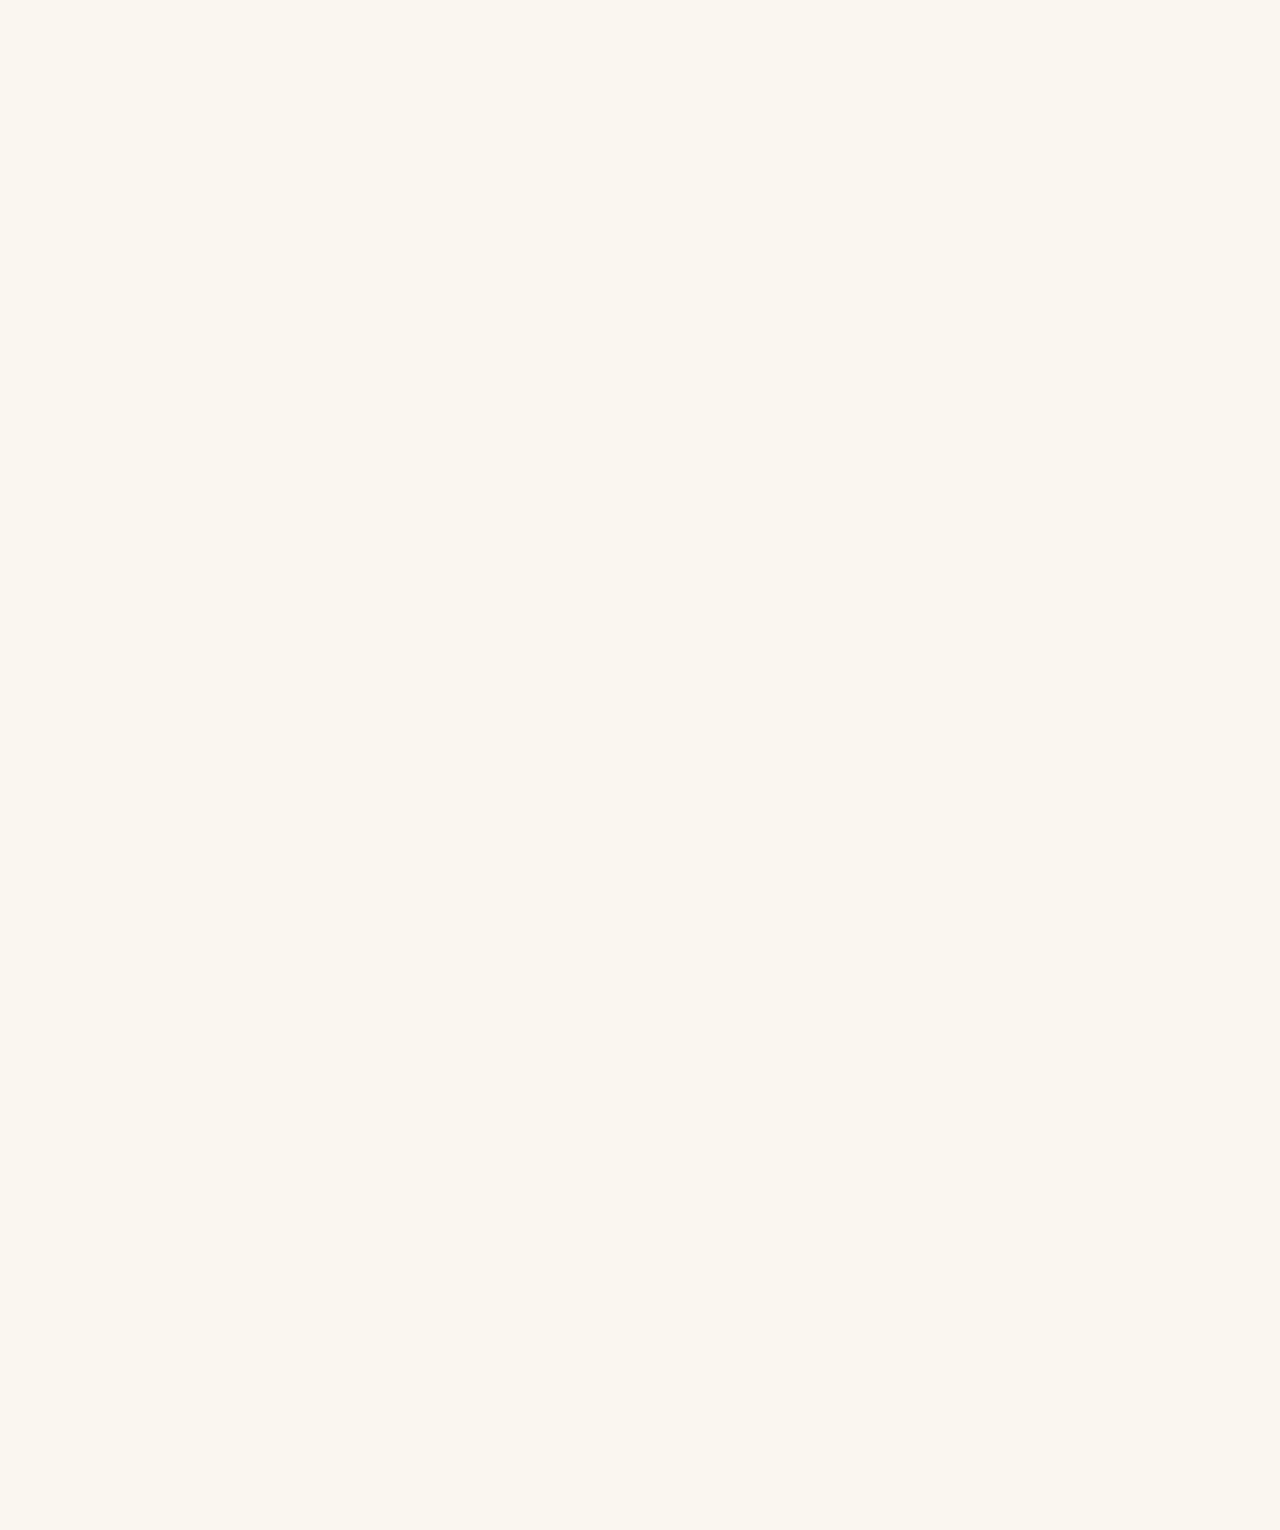
==== pitch/index.html @ a3bbe3f7 "Publish the Is it you? pitch, join and stage pages" ====
<!doctype html>
<html lang="en">
  <head>
    <meta charset="utf-8" />
    <meta name="viewport" content="width=device-width, initial-scale=1" />
    <meta name="color-scheme" content="light" />
    <title>Is it you? · Pitch</title>
    <script type="module" crossorigin src="../assets/pitch-BrvboiRU.js"></script>
    <link rel="modulepreload" crossorigin href="../assets/modulepreload-polyfill-P2Xu9kJm.js">
    <link rel="modulepreload" crossorigin href="../assets/bulgaria-Cx3xBvVW.js">
    <link rel="modulepreload" crossorigin href="../assets/supabase-BfnRqkkT.js">
    <link rel="stylesheet" crossorigin href="../assets/pitch-Cf33ei60.css">
  </head>
  <body>
    <main class="deck" id="deck" aria-live="polite">
      <div class="paper" aria-hidden="true"></div>
      <canvas class="room" id="room" aria-hidden="true"></canvas>

      <!-- 1 · Waiting: while the room sits down. No product name, so the reveal stays clean. -->
      <section class="slide s-wait" data-slide="wait" aria-label="Scan the code">
        <div class="wait-copy">
          <h1 class="hero"><span class="in" style="--i:0">Scan now.</span><span class="in" style="--i:1">Keep it open.</span></h1>
          <p class="wait-sub in" style="--i:2">Something happens later.</p>
        </div>
        <figure class="qr qr-wait in" style="--i:3"><img class="qr-img" alt="QR code: join the network" width="400" height="400" /></figure>
      </section>

      <!-- 2 · The name. -->
      <section class="slide s-name" data-slide="name" aria-label="Is it you?">
        <div class="field field-pine" aria-hidden="true"></div>
        <svg class="orbits" viewBox="-600 -600 1200 1200" aria-hidden="true">
          <circle r="330" /><circle r="450" /><circle r="580" />
        </svg>
        <div class="shock" aria-hidden="true"><i></i><i></i><i></i></div>
        <div class="name-wrap">
          <h1 class="name"><span class="w">Is</span> <span class="w">it</span> <span class="w">you?</span></h1>
          <p class="name-sub">Two-factor authentication for people. We ask the real person’s phone, because a voice can be cloned and a phone can’t.</p>
        </div>
      </section>

      <!-- 3 · Team. -->
      <section class="slide s-team" data-slide="team" aria-label="The team">
        <p class="eyebrow in" style="--i:0">The team</p>
        <h2 class="title in" style="--i:1">Three of us, one weekend.</h2>
        <svg class="team-arc" viewBox="0 0 1920 1080" aria-hidden="true"><path d="M240 760 Q960 470 1680 760" /></svg>
        <ul class="team">
          <li class="person in" style="--i:2"><img src="../assets/alexander-DvhNKG5y.jpg" alt="" width="240" height="240" /><b>Alexander Dyanov</b><span>10 G</span></li>
          <li class="person in" style="--i:3"><img src="../assets/velin-CXYM1Mvd.jpg" alt="" width="240" height="240" /><b>Velin Markov</b><span>10 G</span></li>
          <li class="person in" style="--i:4"><img src="../assets/iveta-Cq-UNaeg.jpg" alt="" width="240" height="240" /><b>Iveta Noneva</b><span>10 B</span></li>
        </ul>
      </section>

      <!-- 4 · The problem. Beat 1 is a hands-up question; beat 2 answers it. -->
      <section class="slide s-problem" data-slide="problem" aria-label="The problem">
        <p class="eyebrow in" style="--i:0"><span class="bx" data-only="1">Hands up</span><span class="bx" data-from="2">The problem</span></p>
        <h2 class="title big swap in" style="--i:1">
          <span class="bx" data-only="1">Would you know your mum’s voice on the phone?</span>
          <span class="bx" data-from="2">“I know her voice” isn’t proof anymore.</span>
        </h2>
        <div class="voices in" style="--i:2">
          <div class="voice"><span class="who">Mum</span><div class="wave" aria-hidden="true"></div></div>
          <div class="voice clone bx" data-from="2"><span class="who">Clone</span><div class="wave" aria-hidden="true"></div></div>
        </div>
        <dl class="facts">
          <div class="fact bx" data-from="2" style="--d:0"><dt>3 s</dt><dd>of audio was enough to clone a voice with an 85% match. <cite>McAfee, 2023</cite></dd></div>
          <!-- Barrington, Cooper and Farid, "People are poorly equipped to detect AI-powered voice clones", Scientific Reports 15, 11004 (2025).
               Abstract: participants perceived the identity of an AI-generated voice to be the same as its real counterpart approximately 80% of the time.
               https://doi.org/10.1038/s41598-025-94170-3 -->
          <div class="fact bx" data-from="2" style="--d:1"><dt>80%</dt><dd>of the time, listeners matched a clone to the real person’s voice. <cite>Scientific Reports, 2025</cite></dd></div>
        </dl>
      </section>

      <!-- 5 · How it works: one face, three states, the way the app shows them. -->
      <section class="slide s-how" data-slide="how" aria-label="How it works">
        <p class="eyebrow in" style="--i:0">How it works</p>
        <h2 class="title in" style="--i:1">We don’t judge the voice.<br />We ask his phone.</h2>
        <ol class="steps">
          <li class="in" style="--i:2" data-step="1"><b>Mum taps Verify.</b><span>A call says it’s Velin and asks for money.</span></li>
          <li class="in" style="--i:3" data-step="2"><b>Velin’s phone answers.</b><span>On a call with Mum? He confirms with Face ID, and his phone signs it.</span></li>
          <li class="in" style="--i:4" data-step="3"><b>No call, no signature: not him.</b><span>A voice can be cloned. His phone can’t.</span></li>
        </ol>
        <div class="face in" style="--i:2" data-state="checking">
          <svg class="face-ring" viewBox="-200 -200 400 400" aria-hidden="true">
            <circle class="track" r="176" />
            <circle class="arc" r="176" pathLength="100" />
            <circle class="closed" r="176" pathLength="100" />
            <circle class="broken" r="176" pathLength="100" />
          </svg>
          <img src="../assets/velin-CXYM1Mvd.jpg" alt="Velin" width="240" height="240" />
          <span class="badge badge-ok" aria-hidden="true"><svg viewBox="0 0 24 24"><path d="M6 12.5l4 4 8-9" /></svg></span>
          <span class="badge badge-no" aria-hidden="true"><svg viewBox="0 0 24 24"><path d="M7 7l10 10M17 7L7 17" /></svg></span>
          <p class="chip"><span data-state-text="checking">Asking Velin’s phone…</span><span data-state-text="verified">It’s Velin.</span><span data-state-text="nothim">Not Velin’s phone.</span></p>
        </div>
        <div class="field field-brick" aria-hidden="true"></div>
        <div class="verdict">
          <p class="eyebrow">Not Velin</p>
          <p class="verdict-title">This call is not coming from Velin’s phone.</p>
          <p class="verdict-sub">Hang up. Call him back on his saved number.</p>
        </div>
      </section>

      <!-- 6 · The vaccine network, then the radar. -->
      <section class="slide s-network" data-slide="network" aria-label="The vaccine network and the scam radar">
        <div class="net-copy">
          <p class="eyebrow in" style="--i:0"><span class="bx" data-only="1">The vaccine network</span><span class="bx" data-from="2">The scam radar</span></p>
          <h2 class="title swap in" style="--i:1">
            <span class="bx" data-only="1">Scams spread like a virus. <em>We spread the vaccine faster.</em></span>
            <span class="bx" data-from="2">Every caught scam lands <em>on the map.</em></span>
          </h2>
          <p class="lede swap in" style="--i:2">
            <span class="bx" data-only="1">When Mum catches a scam, the warning runs to her circle, then theirs, in seconds. No names, no numbers, just the story.</span>
            <span class="bx" data-from="2">The town and the story, never the people. The next family hears about the “fake police” call before it reaches them.</span>
          </p>
        </div>
        <div class="net-art in" style="--i:2">
          <canvas class="net-canvas bx" data-only="1" id="net" aria-hidden="true"></canvas>
          <svg class="map bx" data-from="2" id="map" aria-hidden="true"></svg>
        </div>
      </section>

      <!-- 7 · The room joins (strategy: team/pitch-participation.md, beats 1 and 2). -->
      <section class="slide s-join" data-slide="join" aria-label="Join the network">
        <div class="join-copy">
          <div class="bx" data-only="1">
            <p class="eyebrow in" style="--i:0"><span class="if-qr">Your turn</span><span class="if-no-qr">Live in the demo</span></p>
            <h2 class="title in" style="--i:1"><span class="if-qr">Join the network</span><span class="if-no-qr">Two handshakes from Velin.</span></h2>
          </div>
          <div class="bx arm" data-from="2">
            <h2 class="title">In a minute, a scammer calls Mum.</h2>
            <p class="lede">With Velin’s cloned voice. If the app catches it, the warning runs through these rings to your phones.</p>
            <p class="small">Keep the page open. <em>Red</em> means we caught it.</p>
          </div>
        </div>
        <figure class="qr qr-join in" style="--i:2"><img class="qr-img" alt="QR code: join the network" width="560" height="560" /></figure>
        <div class="bx" data-only="1"><p class="join-note in" style="--i:3">Anonymous. No name, no number, nothing to install.</p></div>
        <p class="count" id="count" hidden><b id="count-n">0</b> phones in the network</p>
      </section>

      <!-- 8 · The handoff. -->
      <section class="slide s-demo" data-slide="demo" aria-label="Let's go to the demo">
        <h2 class="go"><span class="w">Let’s</span> <span class="w">go</span><br /><span class="w">to</span> <span class="w">the</span> <span class="w">demo.</span></h2>
      </section>

      <!-- After the exit: the room on the stage's ink, in /stage/'s exact geometry. -->
      <div class="after" id="after" aria-hidden="true">
        <header class="brand">
          <svg viewBox="0 0 24 24"><circle cx="12" cy="12" r="9" /><circle cx="12" cy="3" r="2.6" /></svg>
          <span>Is it you?</span>
        </header>
        <p class="waiting">Waiting for a scam call</p>
      </div>
    </main>
  </body>
</html>
---- assets/pitch-Cf33ei60.css ----
:root{--cream:#faf6f0;--paper:#f1ebe2;--line:#eae1d4;--ink:#2b2522;--ink-2:#6f655d;--pine:#1f6b52;--pine-tint:#e3efe9;--brick:#b23f2b;--brick-deep:#8e2f1f;--honey:#d9a441;--stage:#15110f;--stage-2:#1e1815;--stage-line:#faf6f017;--stage-text-2:#a89c92;--pine-light:#4fb58c;--pine-glow:#9be3c4;--brick-light:#e2634a;--round:ui-rounded, "SF Pro Rounded", "SF Compact Rounded", -apple-system, BlinkMacSystemFont, "Segoe UI", Roboto, system-ui, sans-serif;--out:cubic-bezier(.22, 1, .36, 1);--in:cubic-bezier(.55, 0, .75, .06);--spring:linear(0, .036, .111, .211, .326, .445, .561, .668, .765, .848, .924, .977, 1.018, 1.047, 1.066, 1.077, 1.08, 1.079, 1.074, 1.067, 1.058, 1.049, 1.039, 1.03, 1.022, 1.015, 1.009, 1.004, 1, .997, .995, .994, .995, .996, .997, 1)}*,:before,:after{box-sizing:border-box}html{-webkit-text-size-adjust:100%;-moz-text-size-adjust:100%;text-size-adjust:100%}body{font-family:var(--round);-webkit-font-smoothing:antialiased;-moz-osx-font-smoothing:grayscale;margin:0}h1,h2,h3,p{margin:0}button{font:inherit;color:inherit}[hidden]{display:none!important}.sr-only{clip:rect(0 0 0 0);white-space:nowrap;width:1px;height:1px;position:absolute;overflow:hidden}:root{--font:"Pitch Rounded", var(--round);--move:cubic-bezier(.76, 0, .24, 1);--paper-hi:#fffdf9;--pine-deep:#154e3b;--well:#f3ece2;--m:120px}html,body{background:var(--cream);height:100%;color:var(--ink);transition:background-color .6s var(--out);overflow:hidden}body{font-family:var(--font)}body.inked{background:var(--stage)}body.idle{cursor:none}.deck{transform-origin:0 0;opacity:0;width:1920px;height:1080px;transition:opacity .5s var(--out);position:absolute;top:50%;left:50%;overflow:hidden}body.ready .deck{opacity:1}.paper{background:radial-gradient(1100px 1100px at 15% 4%, var(--paper-hi), #faf6f000 70%), radial-gradient(1200px 1000px at 96% 100%, #f1e8dbe6, #faf6f000 70%), var(--cream);position:absolute;top:0;bottom:0;left:0;right:0}.paper:after{content:"";background-image:var(--grain);opacity:.55;background-size:256px 256px;position:absolute;top:0;bottom:0;left:0;right:0}.room{z-index:1;width:100%;height:100%;position:absolute;top:0;bottom:0;left:0;right:0}.slide{z-index:2;visibility:hidden;opacity:0;position:absolute;top:0;bottom:0;left:0;right:0}.slide.is-on{visibility:visible;opacity:1}.slide:not(.is-on):not(.is-leaving) *{animation-play-state:paused!important}.slide.is-leaving{visibility:visible;opacity:0;transition:opacity .22s var(--in), transform .22s var(--in);transform:translateY(-14px)}.slide.play .in{animation:rise .72s var(--out) both;animation-delay:calc(.12s + var(--i,0) * 70ms)}@keyframes rise{0%{opacity:0;transform:translateY(32px)}}.bx{transition:opacity .46s var(--out) .14s, transform .6s var(--out) .14s}.bx.off,.bx.gone{opacity:0;pointer-events:none;transition:opacity .18s var(--in), transform .18s var(--in)}.bx.off{transform:translateY(20px)}.bx.gone{transform:translateY(-16px)}.no-tr,.no-tr *{transition:none!important}.swap{display:grid}.swap>.bx{grid-area:1/1}.eyebrow{letter-spacing:.14em;text-transform:uppercase;color:var(--pine);font-size:24px;font-weight:750}.eyebrow.swap{display:grid}.eyebrow:has(.bx){display:grid}.eyebrow>.bx{grid-area:1/1}.title{letter-spacing:-.035em;text-wrap:balance;margin-top:20px;font-size:92px;font-weight:800;line-height:1}.title.big{font-size:112px}.title em{color:var(--pine);font-style:normal}.lede{color:var(--ink-2);text-wrap:pretty;max-width:30ch;margin-top:36px;font-size:34px;font-weight:550;line-height:1.36}.s-team,.s-problem,.s-how{padding:112px var(--m) 0}.qr{background:var(--paper-hi);border-radius:40px;margin:0;padding:20px;position:absolute;box-shadow:0 0 0 1px #2b25220f,0 40px 80px -36px #2b252259}.qr img{width:100%;height:100%;image-rendering:pixelated;border-radius:22px;display:block}body:not(.has-qr) .qr,body:not(.has-qr) .if-qr,body.has-qr .if-no-qr{display:none}.wait-copy{left:var(--m);position:absolute;top:50%;transform:translateY(-50%)}.hero{letter-spacing:-.04em;font-size:124px;font-weight:850;line-height:.98}.hero span{display:block}.wait-sub{color:var(--ink-2);margin-top:44px;font-size:40px;font-weight:600}.qr-wait{width:400px;height:400px;top:340px;left:1180px}body:not(.has-qr) .wait-copy{top:50%}.s-wait.imploding .wait-copy>*>*,.s-wait.imploding .wait-sub{animation:lift-out .22s var(--in) both}.s-wait.imploding .hero span:nth-child(2){animation-delay:30ms}.s-wait.imploding .wait-sub{animation-delay:60ms}.s-wait.imploding .qr-wait{animation:sink .3s var(--in) both}@keyframes lift-out{to{opacity:0;transform:translateY(-24px)}}@keyframes sink{to{opacity:0;transform:scale(.82)}}.field{left:var(--fx);top:var(--fy);width:calc(var(--fr) * 2);height:calc(var(--fr) * 2);margin:calc(var(--fr) * -1) 0 0 calc(var(--fr) * -1);opacity:0;pointer-events:none;transition:transform .44s var(--in), opacity .44s var(--in);border-radius:50%;position:absolute;transform:scale(.02)}.field.on{opacity:1;transition:transform .66s var(--move), opacity .14s var(--out);transform:scale(1)}.field-pine{--fx:960px;--fy:540px;--fr:1104px;background:radial-gradient(closest-side, #23775b, var(--pine) 60%, var(--pine-deep))}.field-brick{--fx:1400px;--fy:500px;--fr:1620px;background:radial-gradient(closest-side, #be4630, var(--brick) 60%, #9c3524)}.s-name{color:var(--cream)}.s-name .field{z-index:0}.orbits{fill:none;stroke:#faf6f029;stroke-width:2.2px;stroke-dasharray:2 13;stroke-linecap:round;opacity:0;width:1200px;height:1200px;transition:opacity 1.2s var(--out);animation:180s linear infinite spin;position:absolute;top:-60px;left:360px}.orbits circle:nth-child(2){stroke:#faf6f01c}.orbits circle:nth-child(3){stroke:#faf6f012}.s-name.settled .orbits{opacity:1}@keyframes spin{to{transform:rotate(360deg)}}.shock i{opacity:0;border:3px solid #faf6f08c;border-radius:50%;width:600px;height:600px;position:absolute;top:240px;left:660px}.s-name.revealing .shock i{animation:shock 1.2s var(--out) both;animation-delay:calc(.52s + var(--k) * .13s)}.shock i:first-child{--k:0}.shock i:nth-child(2){--k:1}.shock i:nth-child(3){--k:2}@keyframes shock{0%{opacity:.9;transform:scale(.25)}to{opacity:0;transform:scale(2.7)}}.name-wrap{text-align:center;place-content:center;padding-bottom:40px;display:grid;position:absolute;top:0;bottom:0;left:0;right:0}.name{letter-spacing:-.05em;font-size:300px;font-weight:850;line-height:.9}.name .w{display:inline-block}.name-sub{color:#faf6f0d6;text-wrap:balance;max-width:36ch;margin:64px auto 0;font-size:38px;font-weight:550;line-height:1.36}.s-name.revealing .w{animation:pop-word .9s var(--spring) both;animation-delay:calc(.4s + var(--k) * 85ms)}.s-name.revealing .w:first-child{--k:0}.s-name.revealing .w:nth-child(2){--k:1}.s-name.revealing .w:nth-child(3){--k:2}.s-name.revealing .name-sub{animation:rise .7s var(--out) 1.05s both}@keyframes pop-word{0%{opacity:0;transform:translateY(90px)scale(.5)}30%{opacity:1}to{opacity:1;transform:none}}.s-name.is-leaving{opacity:1;transition:none;transform:none}.s-name.is-leaving .name-wrap,.s-name.is-leaving .orbits{opacity:0;transition:opacity .2s var(--in), transform .2s var(--in);transform:scale(.96)}.team-arc{fill:none;stroke:#1f6b5252;stroke-width:2px;stroke-dasharray:2 12;stroke-linecap:round;opacity:0;width:100%;height:100%;transition:opacity .9s var(--out) .5s;position:absolute;top:0;bottom:0;left:0;right:0}.s-team.is-on .team-arc{opacity:1}.team{justify-content:center;gap:168px;margin:0;padding:0;list-style:none;display:flex;position:absolute;top:500px;left:0;right:0}.person{flex-direction:column;align-items:center;width:320px;display:flex}.person img{object-fit:cover;border:8px solid var(--paper-hi);width:248px;height:248px;animation:7s ease-in-out infinite alternate float;animation-delay:calc(var(--i) * -2.3s);border-radius:50%;box-shadow:0 0 0 1px #2b252212,0 30px 60px -28px #2b252273}.person b{letter-spacing:-.02em;white-space:nowrap;margin-top:36px;font-size:44px;font-weight:780}.person span{color:var(--ink-2);margin-top:6px;font-size:30px;font-weight:600}.person:nth-child(2){transform:translateY(-36px)}.s-team.play .person:nth-child(2){animation-name:rise-mid}@keyframes rise-mid{0%{opacity:0;transform:translateY(0)}to{transform:translateY(-36px)}}@keyframes float{0%{translate:0 -5px}to{translate:0 5px}}.s-problem .title{max-width:1320px}.voices{left:var(--m);gap:36px;display:grid;position:absolute;top:650px}.voice{grid-template-columns:150px auto;align-items:center;display:grid}.who{font-size:30px;font-weight:750}.voice.clone .who{color:var(--brick)}.wave{align-items:center;gap:8px;height:132px;display:flex}.wave i{background:var(--pine);width:10px;height:100%;transform:scaleY(var(--h));animation:talk var(--t) ease-in-out var(--d) infinite alternate;border-radius:5px}.voice.clone .wave i{background:var(--brick)}@keyframes talk{0%{transform:scaleY(calc(var(--h) * .3))}to{transform:scaleY(var(--h))}}.facts{gap:44px;margin:0;display:grid;position:absolute;top:610px;left:1210px}.fact{transition-delay:calc(.26s + var(--d) * .12s);grid-template-columns:250px 1fr;align-items:baseline;column-gap:24px;display:grid}.fact dt{letter-spacing:-.045em;color:var(--pine);font-variant-numeric:tabular-nums;font-size:104px;font-weight:850;line-height:.9}.fact:nth-child(2) dt{color:var(--brick)}.fact dd{color:var(--ink);max-width:20ch;margin:0;font-size:27px;font-weight:600;line-height:1.35}.fact cite{color:var(--ink-2);margin-top:8px;font-size:20px;font-style:normal;display:block}.s-how .eyebrow,.s-how .title{z-index:1;position:relative}.steps{z-index:1;counter-reset:step;gap:34px;width:820px;margin:72px 0 0;padding:0;list-style:none;display:grid;position:relative}.steps li{transition:opacity .4s var(--out);grid-template-columns:64px 1fr;column-gap:24px;display:grid}.steps li:before{counter-increment:step;content:counter(step);width:52px;height:52px;color:var(--pine);border-radius:50%;grid-row:span 2;place-items:center;font-size:26px;font-weight:800;display:grid;box-shadow:inset 0 0 0 3px}.steps b{letter-spacing:-.02em;font-size:38px;font-weight:780;line-height:1.3}.steps span{color:var(--ink-2);font-size:27px;font-weight:550;line-height:1.4}.steps li.later{opacity:.28}.steps li.now:before{background:var(--pine);color:var(--cream);box-shadow:none}.steps li[data-step="3"].now:before{background:var(--brick)}.face{z-index:3;width:440px;height:440px;position:absolute;top:280px;left:1180px}.face>img{object-fit:cover;width:300px;height:300px;transition:filter .5s var(--out);border-radius:50%;position:absolute;top:70px;left:70px}.face-ring{fill:none;stroke-width:10px;stroke-linecap:round;width:100%;height:100%;position:absolute;top:0;bottom:0;left:0;right:0;overflow:visible}.face-ring .track{stroke:var(--line)}.face-ring circle:not(.track){opacity:0;transform-box:fill-box;transform-origin:50%;transition:opacity .26s var(--in), transform .26s var(--in)}.face-ring .arc{stroke:var(--honey);stroke-dasharray:24 76;animation:1.3s linear infinite spin}.face-ring .closed{stroke:var(--pine);transform:scale(1.08)}.face-ring .broken{stroke:var(--brick);stroke-dasharray:34 6 26 6 22 6;transform:rotate(-30deg)scale(1.08)}.face[data-state=checking] .arc,.face[data-state=verified] .closed,.face[data-state=nothim] .broken{opacity:1;transition:opacity .36s var(--out), transform .62s var(--spring)}.face[data-state=verified] .closed{transform:none}.face[data-state=nothim] .broken{transform:rotate(-30deg)}.face[data-state=nothim]>img{filter:grayscale()contrast(.9)}.badge{opacity:0;width:88px;height:88px;transition:transform .2s var(--in), opacity .2s var(--in);place-items:center;display:grid;position:absolute;top:318px;left:318px;transform:scale(0)}.badge svg{fill:none;width:44px;height:44px;stroke:var(--cream);stroke-width:3.2px;stroke-linecap:round;stroke-linejoin:round}.badge-ok{background:var(--pine);box-shadow:0 0 0 7px var(--cream);border-radius:50%}.badge-no{background:var(--brick);clip-path:polygon(30% 0,70% 0,100% 30%,100% 70%,70% 100%,30% 100%,0 70%,0 30%)}.face[data-state=verified] .badge-ok,.face[data-state=nothim] .badge-no{opacity:1;transition:transform .62s var(--spring) .22s, opacity .2s var(--out) .22s;transform:none}.chip{white-space:nowrap;display:grid;position:absolute;top:476px;left:50%;transform:translate(-50%)}.chip span{opacity:0;transition:opacity .18s var(--in), transform .18s var(--in);border-radius:999px;grid-area:1/1;justify-self:center;padding:12px 26px;font-size:28px;font-weight:750;transform:translateY(8px)}.chip [data-state-text=checking]{background:var(--well);color:var(--ink)}.chip [data-state-text=verified]{background:var(--pine);color:var(--cream)}.chip [data-state-text=nothim]{background:var(--brick);color:var(--cream)}.face[data-state=checking] [data-state-text=checking],.face[data-state=verified] [data-state-text=verified],.face[data-state=nothim] [data-state-text=nothim]{opacity:1;transition:opacity .4s var(--out) .16s, transform .5s var(--out) .16s;transform:none}.s-how .field{z-index:2}.s-how.flooded .chip{opacity:0;transition:opacity .2s var(--in)}.s-how.flooded .face-ring .track{stroke:#faf6f02e}.s-how.flooded .face-ring .broken{stroke:var(--cream)}.s-how.flooded .badge-no{background:var(--cream)}.s-how.flooded .badge-no svg{stroke:var(--brick)}.verdict{left:var(--m);z-index:3;width:940px;color:var(--cream);pointer-events:none;position:absolute;top:50%;transform:translateY(-50%)}.verdict>*{opacity:0;transition:opacity .2s var(--in), transform .2s var(--in);transform:translateY(24px)}.verdict .eyebrow{color:#faf6f0d1}.verdict-title{letter-spacing:-.04em;text-wrap:balance;margin-top:20px;font-size:104px;font-weight:850;line-height:1}.verdict-sub{color:#faf6f0db;margin-top:36px;font-size:36px;font-weight:600}.s-how.flooded .verdict>*{opacity:1;transition:opacity .5s var(--out), transform .7s var(--out);transform:none}.s-how.flooded .verdict>:first-child{transition-delay:.38s}.s-how.flooded .verdict>:nth-child(2){transition-delay:.45s}.s-how.flooded .verdict>:nth-child(3){transition-delay:.56s}.net-copy{left:var(--m);width:820px;position:absolute;top:50%;transform:translateY(-50%)}.net-copy .title{font-size:88px}.net-copy .title em{display:block}.net-art{width:880px;height:900px;position:absolute;top:90px;left:980px}.net-canvas{width:100%;height:100%;position:absolute;top:0;bottom:0;left:0;right:0}.map{position:absolute;top:50%;left:0;overflow:visible;translate:0 -50%}.map .outline{fill:#2b252205;stroke:#2b25224d;stroke-width:1.5px;stroke-linejoin:round}.map .field-dots{fill:none;stroke:#2b252233;stroke-width:3.6px;stroke-linecap:round}.map .core{fill:var(--brick);stroke:var(--cream);stroke-width:3px}.map .ripple{fill:none;stroke:var(--brick);stroke-width:2.5px;transform-box:fill-box;transform-origin:50%;opacity:0;animation:ripple 3.2s var(--out) infinite;animation-delay:var(--d)}.map .ripple.r2{animation-delay:calc(var(--d) + .4s)}.map text{font:650 19px var(--font);fill:var(--ink-2);text-anchor:middle}@keyframes ripple{0%{opacity:.85;transform:scale(1)}70%,to{opacity:0;transform:scale(7)}}.join-copy{left:var(--m);width:700px;display:grid;position:absolute;top:112px}.join-copy>.bx{grid-area:1/1}.join-copy .arm .title{margin-top:48px;font-size:80px}.join-copy .arm .lede{max-width:26ch;font-size:32px}.join-copy .small{margin-top:28px;font-size:28px;font-weight:650}.join-copy .small em{color:var(--brick);font-style:normal}.qr-join{left:var(--m);transform-origin:0 0;width:560px;height:560px;transition:transform .7s var(--move);top:340px}.s-join[data-beat="2"] .qr-join{transform:translateY(420px)scale(.4)}.join-note{left:var(--m);color:var(--ink-2);font-size:28px;font-weight:600;position:absolute;top:932px}body:not(.has-qr) .join-note{display:none}.count{--top:268px;left:var(--m);top:var(--top);color:var(--ink-2);transition:transform .7s var(--move), opacity .4s var(--out);font-size:34px;font-weight:700;position:absolute}.count b{color:var(--pine);font-variant-numeric:tabular-nums;font-weight:850}.count[hidden]{opacity:0;display:block!important}body:not(.has-qr) .count{--top:360px}.s-join[data-beat="2"] .count{transform:translate(270px, calc(886px - var(--top)))}body:not(.has-qr) .s-join[data-beat="2"] .count{transform:translate(0, calc(886px - var(--top)))}.go{left:var(--m);letter-spacing:-.045em;width:760px;font-size:156px;font-weight:850;line-height:.96;position:absolute;top:50%;transform:translateY(-50%)}.go .w{display:inline-block}.s-demo.play .go .w{animation:rise .76s var(--out) both;animation-delay:calc(.14s + var(--k) * 60ms)}.go .w:first-child{--k:0}.go .w:nth-child(2){--k:1}.go .w:nth-child(4){--k:2}.go .w:nth-child(5){--k:3}.go .w:nth-child(6){--k:4}.s-demo.exiting .go .w{animation:lift-out .24s var(--in) both;animation-delay:calc(var(--k) * 32ms)}.after{z-index:6;color:var(--cream);opacity:0;pointer-events:none;transition:opacity .2s var(--in);position:absolute;top:0;bottom:0;left:0;right:0}.after.on{opacity:1;transition:opacity .7s var(--out)}.after .brand{letter-spacing:-.01em;align-items:center;gap:12px;font-size:26px;font-weight:700;display:flex;position:absolute;top:60px;left:72px}.after .brand svg{fill:none;width:30px;height:30px;stroke:var(--pine-light);stroke-width:2.4px}.after .brand svg circle:last-child{fill:var(--pine-light);stroke:var(--stage);stroke-width:1.6px}.after .waiting{background:var(--stage);white-space:nowrap;color:var(--stage-text-2);border-radius:999px;padding:4px 14px;font-size:20px;font-weight:600;position:absolute;top:calc(50% + 74px);left:713.7px;translate:-50%}.after .waiting:before{content:"";background:var(--stage-text-2);vertical-align:3px;border-radius:50%;width:8px;height:8px;margin-right:10px;animation:2s ease-in-out infinite blink;display:inline-block}.after.on>*{animation:rise .7s var(--out) both}.after.on .waiting{animation-delay:.16s}@keyframes blink{50%{opacity:.25}}.live{z-index:7;opacity:0;pointer-events:none;width:100%;height:100%;transition:opacity .3s var(--in);background:var(--stage);border:0;position:absolute;top:0;bottom:0;left:0;right:0}.live.on{opacity:1;transition:opacity .7s var(--out)}@media (prefers-reduced-motion:reduce){.slide.play .in,.s-demo.play .go .w,.after.on>*{animation:.3s ease-out both fade}.s-name.revealing .w,.s-name.revealing .name-sub{animation:.4s ease-out both fade}.s-name.revealing .shock i{animation:none}.s-wait.imploding .wait-copy>*>*,.s-wait.imploding .wait-sub,.s-wait.imploding .qr-wait,.s-demo.exiting .go .w{animation:.2s ease-in both fade-out}.field,.field.on{transition:opacity .4s ease-out;transform:scale(1)}.bx,.bx.off,.bx.gone,.slide.is-leaving{transform:none}.orbits,.wave i,.person img,.face-ring .arc{animation:none}.qr-join,.count{transition:opacity .3s ease-out}.s-join[data-beat="2"] .qr-join{transform:translateY(420px)scale(.4)}.after .waiting:before{animation:none}.map .ripple{opacity:.3;animation:none;transform:scale(2.5)}.face-ring circle:not(.track),.badge,.chip span,.verdict>*{transform:none!important}}@keyframes fade{0%{opacity:0}}@keyframes fade-out{to{opacity:0}}
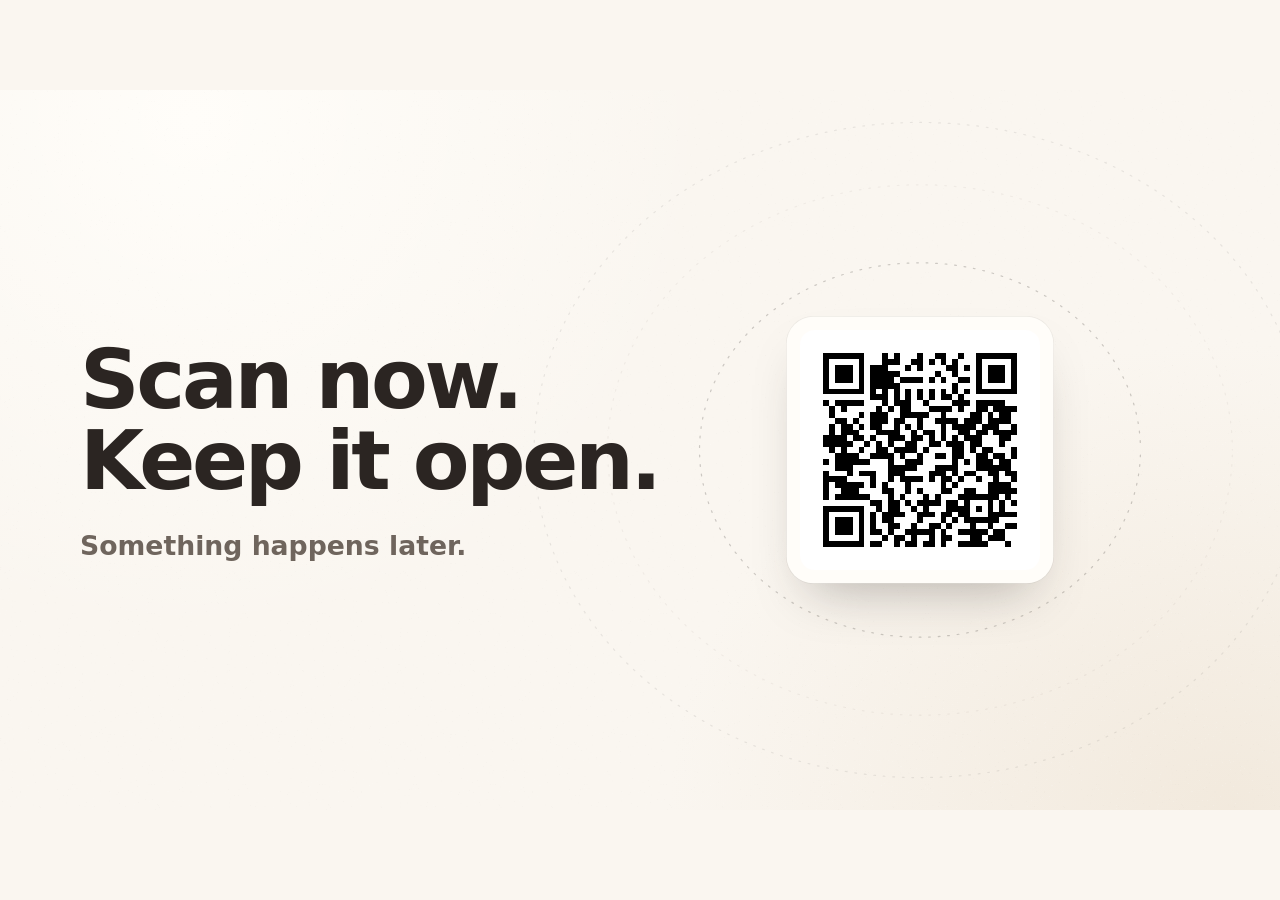
==== commit 92bc6d48: "Publish the live voice vote" ====
--- a/pitch/index.html
+++ b/pitch/index.html
@@ -5,11 +5,10 @@
     <meta name="viewport" content="width=device-width, initial-scale=1" />
     <meta name="color-scheme" content="light" />
     <title>Is it you? · Pitch</title>
-    <script type="module" crossorigin src="../assets/pitch-BrvboiRU.js"></script>
-    <link rel="modulepreload" crossorigin href="../assets/modulepreload-polyfill-P2Xu9kJm.js">
-    <link rel="modulepreload" crossorigin href="../assets/bulgaria-Cx3xBvVW.js">
-    <link rel="modulepreload" crossorigin href="../assets/supabase-BfnRqkkT.js">
-    <link rel="stylesheet" crossorigin href="../assets/pitch-Cf33ei60.css">
+    <script type="module" crossorigin src="../assets/pitch-CjcJqKAe.js"></script>
+    <link rel="modulepreload" crossorigin href="../assets/defineProperty-DBdBgfZs.js">
+    <link rel="modulepreload" crossorigin href="../assets/bulgaria-CKw5KFGi.js">
+    <link rel="stylesheet" crossorigin href="../assets/pitch-CuIB6Ei6.css">
   </head>
   <body>
     <main class="deck" id="deck" aria-live="polite">
@@ -50,23 +49,80 @@
         </ul>
       </section>
 
-      <!-- 4 · The problem. Beat 1 is a hands-up question; beat 2 answers it. -->
-      <section class="slide s-problem" data-slide="problem" aria-label="The problem">
-        <p class="eyebrow in" style="--i:0"><span class="bx" data-only="1">Hands up</span><span class="bx" data-from="2">The problem</span></p>
-        <h2 class="title big swap in" style="--i:1">
-          <span class="bx" data-only="1">Would you know your mum’s voice on the phone?</span>
-          <span class="bx" data-from="2">“I know her voice” isn’t proof anymore.</span>
-        </h2>
-        <div class="voices in" style="--i:2">
+      <!-- 4 · The problem, as a live test (#38). Clip A, clip B, the room votes on its phones, the presenter
+           reveals with the A or B key, then the punchline. See which-voice.ts. -->
+      <section class="slide s-problem" data-slide="problem" aria-label="Which voice is real?">
+        <canvas class="vv-canvas" aria-hidden="true"></canvas>
+        <div class="vv-head">
+          <p class="eyebrow in" style="--i:0">
+            <span class="bx" data-to="2">Listen</span>
+            <span class="bx" data-only="3"><span class="if-live">Vote on your phone</span><span class="if-hands">Hands up</span></span>
+            <span class="bx" data-from="5">The problem</span>
+          </p>
+          <h2 class="title swap in" style="--i:1">
+            <span class="bx" data-to="2">One is Velin. One is his AI clone.</span>
+            <span class="bx" data-only="3">Which voice is real?</span>
+            <span class="bx big" data-from="5">“I know her voice” isn’t proof anymore.</span>
+          </h2>
+        </div>
+
+        <div class="vv-side" data-side="A">
+          <span class="vv-letter">A</span>
+          <div class="vv-in">
+            <p class="vv-status"><i></i><span></span></p>
+            <p class="vv-pct"><b>0</b>%</p>
+            <p class="vv-n"></p>
+          </div>
+        </div>
+        <div class="vv-side" data-side="B">
+          <span class="vv-letter">B</span>
+          <div class="vv-in">
+            <p class="vv-status"><i></i><span></span></p>
+            <p class="vv-pct"><b>0</b>%</p>
+            <p class="vv-n"></p>
+          </div>
+        </div>
+
+        <div class="vv-clock" role="timer" aria-label="Time left to vote">
+          <svg viewBox="0 0 200 200" aria-hidden="true"><circle class="track" cx="100" cy="100" r="90" /><circle class="sweep" cx="100" cy="100" r="90" pathLength="100" /></svg>
+          <b class="vv-sec">40</b>
+          <span class="vv-unit">seconds</span>
+        </div>
+        <p class="vv-hint" aria-hidden="true">Press <kbd>A</kbd> or <kbd>B</kbd> to reveal the real one</p>
+
+        <!-- The reveal: the real clip floods pine (the product's "it's them"), the clone floods brick. -->
+        <div class="vv-half vv-real" aria-live="polite">
+          <i class="vv-flood"></i>
+          <div class="vv-say">
+            <figure class="vv-face">
+              <svg viewBox="-160 -160 320 320" aria-hidden="true"><circle r="148" pathLength="100" /></svg>
+              <img src="../assets/velin-CXYM1Mvd.jpg" alt="Velin" width="240" height="240" />
+              <span class="vv-ok" aria-hidden="true"><svg viewBox="0 0 24 24"><path d="M6 12.5l4 4 8-9" /></svg></span>
+            </figure>
+            <p class="eyebrow"><span class="vv-which">Clip A</span> · real</p>
+            <p class="vv-hero">That was Velin.</p>
+          </div>
+        </div>
+        <div class="vv-half vv-clone" aria-live="polite">
+          <i class="vv-flood"></i>
+          <div class="vv-say">
+            <span class="vv-oct" aria-hidden="true"><svg viewBox="0 0 24 24"><path d="M7 7l10 10M17 7L7 17" /></svg></span>
+            <p class="eyebrow"><span class="vv-which">Clip B</span> · AI clone</p>
+            <p class="vv-stat"><b class="vv-stat-n">0%</b><span>of you picked the clone.</span></p>
+            <p class="vv-hero vv-nostat">That was the clone.</p>
+          </div>
+        </div>
+
+        <div class="voices bx" data-from="5">
           <div class="voice"><span class="who">Mum</span><div class="wave" aria-hidden="true"></div></div>
-          <div class="voice clone bx" data-from="2"><span class="who">Clone</span><div class="wave" aria-hidden="true"></div></div>
+          <div class="voice clone"><span class="who">Clone</span><div class="wave" aria-hidden="true"></div></div>
         </div>
         <dl class="facts">
-          <div class="fact bx" data-from="2" style="--d:0"><dt>3 s</dt><dd>of audio was enough to clone a voice with an 85% match. <cite>McAfee, 2023</cite></dd></div>
+          <div class="fact bx" data-from="5" style="--d:0"><dt>3 s</dt><dd>of audio was enough to clone a voice with an 85% match. <cite>McAfee, 2023</cite></dd></div>
           <!-- Barrington, Cooper and Farid, "People are poorly equipped to detect AI-powered voice clones", Scientific Reports 15, 11004 (2025).
                Abstract: participants perceived the identity of an AI-generated voice to be the same as its real counterpart approximately 80% of the time.
                https://doi.org/10.1038/s41598-025-94170-3 -->
-          <div class="fact bx" data-from="2" style="--d:1"><dt>80%</dt><dd>of the time, listeners matched a clone to the real person’s voice. <cite>Scientific Reports, 2025</cite></dd></div>
+          <div class="fact bx" data-from="5" style="--d:1"><dt>80%</dt><dd>of the time, listeners matched a clone to the real person’s voice. <cite>Scientific Reports, 2025</cite></dd></div>
         </dl>
       </section>
 
--- a/assets/pitch-CuIB6Ei6.css
+++ b/assets/pitch-CuIB6Ei6.css
@@ -0,0 +1 @@
+:root{--cream:#faf6f0;--paper:#f1ebe2;--line:#eae1d4;--ink:#2b2522;--ink-2:#6f655d;--pine:#1f6b52;--pine-tint:#e3efe9;--brick:#b23f2b;--brick-deep:#8e2f1f;--honey:#d9a441;--blue:#2c5c8f;--stage:#15110f;--stage-2:#1e1815;--stage-line:#faf6f017;--stage-text-2:#a89c92;--pine-light:#4fb58c;--pine-glow:#9be3c4;--brick-light:#e2634a;--round:ui-rounded, "SF Pro Rounded", "SF Compact Rounded", -apple-system, BlinkMacSystemFont, "Segoe UI", Roboto, system-ui, sans-serif;--out:cubic-bezier(.22, 1, .36, 1);--in:cubic-bezier(.55, 0, .75, .06);--spring:linear(0, .036, .111, .211, .326, .445, .561, .668, .765, .848, .924, .977, 1.018, 1.047, 1.066, 1.077, 1.08, 1.079, 1.074, 1.067, 1.058, 1.049, 1.039, 1.03, 1.022, 1.015, 1.009, 1.004, 1, .997, .995, .994, .995, .996, .997, 1)}*,:before,:after{box-sizing:border-box}html{-webkit-text-size-adjust:100%;-moz-text-size-adjust:100%;text-size-adjust:100%}body{font-family:var(--round);-webkit-font-smoothing:antialiased;-moz-osx-font-smoothing:grayscale;margin:0}h1,h2,h3,p{margin:0}button{font:inherit;color:inherit}[hidden]{display:none!important}.sr-only{clip:rect(0 0 0 0);white-space:nowrap;width:1px;height:1px;position:absolute;overflow:hidden}:root{--font:"Pitch Rounded", var(--round);--move:cubic-bezier(.76, 0, .24, 1);--paper-hi:#fffdf9;--pine-deep:#154e3b;--well:#f3ece2;--m:120px}html,body{background:var(--cream);height:100%;color:var(--ink);transition:background-color .6s var(--out);overflow:hidden}body{font-family:var(--font)}body.inked{background:var(--stage)}body.idle{cursor:none}.deck{transform-origin:0 0;opacity:0;width:1920px;height:1080px;transition:opacity .5s var(--out);position:absolute;top:50%;left:50%;overflow:hidden}body.ready .deck{opacity:1}.paper{background:radial-gradient(1100px 1100px at 15% 4%, var(--paper-hi), #faf6f000 70%), radial-gradient(1200px 1000px at 96% 100%, #f1e8dbe6, #faf6f000 70%), var(--cream);position:absolute;top:0;bottom:0;left:0;right:0}.paper:after{content:"";background-image:var(--grain);opacity:.55;background-size:256px 256px;position:absolute;top:0;bottom:0;left:0;right:0}.room{z-index:1;width:100%;height:100%;position:absolute;top:0;bottom:0;left:0;right:0}.slide{z-index:2;visibility:hidden;opacity:0;position:absolute;top:0;bottom:0;left:0;right:0}.slide.is-on{visibility:visible;opacity:1}.slide:not(.is-on):not(.is-leaving) *{animation-play-state:paused!important}.slide.is-leaving{visibility:visible;opacity:0;transition:opacity .22s var(--in), transform .22s var(--in);transform:translateY(-14px)}.slide.play .in{animation:rise .72s var(--out) both;animation-delay:calc(.12s + var(--i,0) * 70ms)}@keyframes rise{0%{opacity:0;transform:translateY(32px)}}.bx{transition:opacity .46s var(--out) .14s, transform .6s var(--out) .14s}.bx.off,.bx.gone{opacity:0;pointer-events:none;transition:opacity .18s var(--in), transform .18s var(--in)}.bx.off{transform:translateY(20px)}.bx.gone{transform:translateY(-16px)}.no-tr,.no-tr *{transition:none!important}.swap{display:grid}.swap>.bx{grid-area:1/1}.eyebrow{letter-spacing:.14em;text-transform:uppercase;color:var(--pine);font-size:24px;font-weight:750}.eyebrow.swap{display:grid}.eyebrow:has(.bx){display:grid}.eyebrow>.bx{grid-area:1/1}.title{letter-spacing:-.035em;text-wrap:balance;margin-top:20px;font-size:92px;font-weight:800;line-height:1}.title.big{font-size:112px}.title em{color:var(--pine);font-style:normal}.lede{color:var(--ink-2);text-wrap:pretty;max-width:30ch;margin-top:36px;font-size:34px;font-weight:550;line-height:1.36}.s-team,.s-how{padding:112px var(--m) 0}.qr{background:var(--paper-hi);border-radius:40px;margin:0;padding:20px;position:absolute;box-shadow:0 0 0 1px #2b25220f,0 40px 80px -36px #2b252259}.qr img{width:100%;height:100%;image-rendering:pixelated;border-radius:22px;display:block}body:not(.has-qr) .qr,body:not(.has-qr) .if-qr,body.has-qr .if-no-qr{display:none}.wait-copy{left:var(--m);position:absolute;top:50%;transform:translateY(-50%)}.hero{letter-spacing:-.04em;font-size:124px;font-weight:850;line-height:.98}.hero span{display:block}.wait-sub{color:var(--ink-2);margin-top:44px;font-size:40px;font-weight:600}.qr-wait{width:400px;height:400px;top:340px;left:1180px}body:not(.has-qr) .wait-copy{top:50%}.s-wait.imploding .wait-copy>*>*,.s-wait.imploding .wait-sub{animation:lift-out .22s var(--in) both}.s-wait.imploding .hero span:nth-child(2){animation-delay:30ms}.s-wait.imploding .wait-sub{animation-delay:60ms}.s-wait.imploding .qr-wait{animation:sink .3s var(--in) both}@keyframes lift-out{to{opacity:0;transform:translateY(-24px)}}@keyframes sink{to{opacity:0;transform:scale(.82)}}.field{left:var(--fx);top:var(--fy);width:calc(var(--fr) * 2);height:calc(var(--fr) * 2);margin:calc(var(--fr) * -1) 0 0 calc(var(--fr) * -1);opacity:0;pointer-events:none;transition:transform .44s var(--in), opacity .44s var(--in);border-radius:50%;position:absolute;transform:scale(.02)}.field.on{opacity:1;transition:transform .66s var(--move), opacity .14s var(--out);transform:scale(1)}.field-pine{--fx:960px;--fy:540px;--fr:1104px;background:radial-gradient(closest-side, #23775b, var(--pine) 60%, var(--pine-deep))}.field-brick{--fx:1400px;--fy:500px;--fr:1620px;background:radial-gradient(closest-side, #be4630, var(--brick) 60%, #9c3524)}.s-name{color:var(--cream)}.s-name .field{z-index:0}.orbits{fill:none;stroke:#faf6f029;stroke-width:2.2px;stroke-dasharray:2 13;stroke-linecap:round;opacity:0;width:1200px;height:1200px;transition:opacity 1.2s var(--out);animation:180s linear infinite spin;position:absolute;top:-60px;left:360px}.orbits circle:nth-child(2){stroke:#faf6f01c}.orbits circle:nth-child(3){stroke:#faf6f012}.s-name.settled .orbits{opacity:1}@keyframes spin{to{transform:rotate(360deg)}}.shock i{opacity:0;border:3px solid #faf6f08c;border-radius:50%;width:600px;height:600px;position:absolute;top:240px;left:660px}.s-name.revealing .shock i{animation:shock 1.2s var(--out) both;animation-delay:calc(.52s + var(--k) * .13s)}.shock i:first-child{--k:0}.shock i:nth-child(2){--k:1}.shock i:nth-child(3){--k:2}@keyframes shock{0%{opacity:.9;transform:scale(.25)}to{opacity:0;transform:scale(2.7)}}.name-wrap{text-align:center;place-content:center;padding-bottom:40px;display:grid;position:absolute;top:0;bottom:0;left:0;right:0}.name{letter-spacing:-.05em;font-size:300px;font-weight:850;line-height:.9}.name .w{display:inline-block}.name-sub{color:#faf6f0d6;text-wrap:balance;max-width:36ch;margin:64px auto 0;font-size:38px;font-weight:550;line-height:1.36}.s-name.revealing .w{animation:pop-word .9s var(--spring) both;animation-delay:calc(.4s + var(--k) * 85ms)}.s-name.revealing .w:first-child{--k:0}.s-name.revealing .w:nth-child(2){--k:1}.s-name.revealing .w:nth-child(3){--k:2}.s-name.revealing .name-sub{animation:rise .7s var(--out) 1.05s both}@keyframes pop-word{0%{opacity:0;transform:translateY(90px)scale(.5)}30%{opacity:1}to{opacity:1;transform:none}}.s-name.is-leaving{opacity:1;transition:none;transform:none}.s-name.is-leaving .name-wrap,.s-name.is-leaving .orbits{opacity:0;transition:opacity .2s var(--in), transform .2s var(--in);transform:scale(.96)}.team-arc{fill:none;stroke:#1f6b5252;stroke-width:2px;stroke-dasharray:2 12;stroke-linecap:round;opacity:0;width:100%;height:100%;transition:opacity .9s var(--out) .5s;position:absolute;top:0;bottom:0;left:0;right:0}.s-team.is-on .team-arc{opacity:1}.team{justify-content:center;gap:168px;margin:0;padding:0;list-style:none;display:flex;position:absolute;top:500px;left:0;right:0}.person{flex-direction:column;align-items:center;width:320px;display:flex}.person img{object-fit:cover;border:8px solid var(--paper-hi);width:248px;height:248px;animation:7s ease-in-out infinite alternate float;animation-delay:calc(var(--i) * -2.3s);border-radius:50%;box-shadow:0 0 0 1px #2b252212,0 30px 60px -28px #2b252273}.person b{letter-spacing:-.02em;white-space:nowrap;margin-top:36px;font-size:44px;font-weight:780}.person span{color:var(--ink-2);margin-top:6px;font-size:30px;font-weight:600}.person:nth-child(2){transform:translateY(-36px)}.s-team.play .person:nth-child(2){animation-name:rise-mid}@keyframes rise-mid{0%{opacity:0;transform:translateY(0)}to{transform:translateY(-36px)}}@keyframes float{0%{translate:0 -5px}to{translate:0 5px}}.vv-canvas{z-index:0;width:100%;height:100%;position:absolute;top:0;bottom:0;left:0;right:0}.vv-head{left:var(--m);z-index:3;position:absolute;top:112px}.s-problem .title{max-width:1320px}.s-problem .title>.big{font-size:112px}.s-problem:not([data-beat="5"]) .vv-head .eyebrow{color:var(--ink-2)}.s-problem[data-mode=hands] .if-live,.s-problem[data-mode=live] .if-hands{display:none}.vv-side{z-index:2;width:960px;height:0;position:absolute;bottom:0}.vv-side[data-side=A]{--c:var(--brick);left:0}.vv-side[data-side=B]{--c:var(--blue);left:960px}.vv-letter{transform-origin:50% 100%;will-change:transform;letter-spacing:-.04em;color:var(--c);-webkit-text-stroke:0 transparent;transition:color .5s var(--out), opacity .4s var(--out), -webkit-text-stroke-color .5s var(--out);font-size:440px;font-weight:850;line-height:.74;position:absolute;bottom:0;left:50%}.vv-side[data-state=idle] .vv-letter{color:#0000;-webkit-text-stroke:4px #2b252229}.vv-side[data-state=heard] .vv-letter{opacity:.5}.vv-side[data-state=gone] .vv-letter{opacity:0;transition:opacity .26s var(--in)}.vv-in{text-align:center;width:760px;color:var(--cream);position:absolute;top:0;left:50%}.vv-in>*{transition:opacity .36s var(--out)}.vv-status{letter-spacing:.02em;align-items:center;gap:12px;height:40px;font-size:26px;font-weight:700;display:inline-flex}.vv-status:has(span:empty){opacity:0}.vv-status i{opacity:0;background:currentColor;border-radius:50%;width:10px;height:10px}.vv-side[data-clip=playing] .vv-status i{opacity:1;animation:1.1s ease-in-out infinite blink}.vv-side[data-clip=missing] .vv-status{gap:10px}.vv-side[data-clip=missing] .vv-status i{opacity:.7;border-radius:2px;transform:rotate(45deg)}.vv-side:not([data-state=on]) .vv-status{color:var(--ink-2)}.vv-pct{letter-spacing:-.04em;font-variant-numeric:tabular-nums;font-size:132px;font-weight:850;line-height:.9}.vv-n{color:#faf6f0db;font-variant-numeric:tabular-nums;margin-top:10px;font-size:30px;font-weight:700}.s-problem:not([data-beat="1"]):not([data-beat="2"]) .vv-status,.vv-side:not([data-has-votes]) .vv-pct{opacity:0}.s-problem:not([data-beat="3"]) :-webkit-any(.vv-pct,.vv-n){opacity:0}.s-problem:not([data-beat="3"]) :is(.vv-pct,.vv-n){opacity:0}.s-problem[data-mode=hands] :-webkit-any(.vv-pct,.vv-n){opacity:0}.s-problem[data-mode=hands] :is(.vv-pct,.vv-n){opacity:0}.vv-side:not([data-has-votes]) .vv-n{transform:translateY(-120px)}.vv-clock{right:var(--m);z-index:3;transform-origin:100% 0;width:200px;height:200px;transition:transform .64s var(--move), opacity .36s var(--out);position:absolute;top:96px}.vv-clock[data-size=off],.vv-clock:not([data-size]){opacity:0;transition-duration:.26s;transform:scale(.4)}.vv-clock[data-size=small]{transform:translateY(18px)scale(.42)}.vv-clock svg{fill:none;stroke-width:9px;width:100%;height:100%;position:absolute;top:0;bottom:0;left:0;right:0;transform:rotate(-90deg)}.vv-clock .track{stroke:var(--line)}.vv-clock .sweep{stroke:var(--ink);stroke-linecap:round;stroke-dasharray:100 100;transition:stroke-dashoffset 1s linear, stroke .4s var(--out)}.vv-clock[data-late] .sweep{stroke:var(--honey)}.vv-clock[data-closed] .sweep{opacity:0}.vv-sec{letter-spacing:-.04em;font-variant-numeric:tabular-nums;place-items:center;font-size:96px;font-weight:850;display:grid;position:absolute;top:0;bottom:26px;left:0;right:0}.vv-sec.tick{animation:tick .52s var(--spring)}@keyframes tick{0%{transform:scale(1.18)}}.vv-unit{text-align:center;letter-spacing:.14em;text-transform:uppercase;color:var(--ink-2);transition:opacity .3s var(--out);font-size:19px;font-weight:750;position:absolute;top:128px;left:0;right:0}.vv-clock[data-size=small] .vv-unit{opacity:0}.vv-clock[data-closed] .vv-sec{color:var(--ink-2)}.vv-hint{z-index:4;color:var(--cream);white-space:nowrap;opacity:0;transition:opacity .24s var(--in);background:#15110fd1;border-radius:999px;padding:12px 22px;font-size:22px;font-weight:650;position:absolute;bottom:40px;left:50%;translate:-50%}.vv-hint kbd{min-width:1.6em;font:inherit;text-align:center;background:#faf6f029;border-radius:8px;margin:0 2px;padding:1px 8px;font-weight:800;display:inline-block}.vv-hint.on{opacity:1;transition:opacity .3s var(--out)}.vv-hint.shake{animation:nudge .42s var(--out)}@keyframes nudge{20%{transform:translate(-10px)}45%{transform:translate(8px)}70%{transform:translate(-4px)}}.vv-half{z-index:5;pointer-events:none;width:960px;height:1080px;color:var(--cream);position:absolute;top:0;left:0;overflow:hidden}.vv-flood{clip-path:circle(0 at 480px var(--fy,700px));transition:clip-path .38s var(--in);position:absolute;top:0;bottom:0;left:0;right:0}.vv-real .vv-flood{background:radial-gradient(circle at 480px var(--fy,700px), #23775b, var(--pine) 46%, var(--pine-deep))}.vv-clone .vv-flood{background:radial-gradient(circle at 480px var(--fy,700px), #be4630, var(--brick) 46%, #9c3524)}.vv-half.on .vv-flood{clip-path:circle(1200px at 480px var(--fy,700px));transition:clip-path .82s var(--move)}.s-problem.draining .vv-flood{clip-path:circle(1200px at 480px var(--fy,700px));transition:transform .5s cubic-bezier(.45,0,.8,.3);transform:translateY(101%)}.s-problem.draining .vv-clone .vv-flood{transition-delay:50ms}.vv-say{text-align:center;place-content:center;justify-items:center;padding-bottom:20px;display:grid;position:absolute;top:0;bottom:0;left:0;right:0}.vv-say>*{opacity:0;transition:opacity .18s var(--in), transform .18s var(--in);transform:translateY(26px)}.vv-half.on .vv-say>*{opacity:1;transition:opacity .5s var(--out), transform .7s var(--out);transform:none}.vv-half.on .vv-say>:first-child{transition-delay:.38s}.vv-half.on .vv-say>:nth-child(2){transition-delay:.45s}.vv-half.on .vv-say>:nth-child(3),.vv-half.on .vv-say>:nth-child(4){transition-delay:.52s}.vv-say .eyebrow{color:#faf6f0d6;margin-top:44px}.vv-hero{letter-spacing:-.04em;margin-top:18px;font-size:96px;font-weight:850;line-height:1}.vv-face{width:320px;height:320px;margin:0;position:relative}.vv-face img{object-fit:cover;border-radius:50%;width:252px;height:252px;position:absolute;top:34px;bottom:34px;left:34px;right:34px}.vv-face svg{fill:none;width:100%;height:100%;stroke:var(--cream);stroke-width:9px;stroke-linecap:round;position:absolute;top:0;bottom:0;left:0;right:0;transform:rotate(-90deg)}.vv-face circle{stroke-dasharray:100 100;stroke-dashoffset:100px;transition:stroke-dashoffset .2s var(--in)}.vv-real.on .vv-face circle{stroke-dashoffset:0;transition:stroke-dashoffset .9s var(--out) .56s}.vv-ok{background:var(--cream);width:84px;height:84px;box-shadow:0 0 0 8px var(--pine);transition:transform .2s var(--in);border-radius:50%;place-items:center;display:grid;position:absolute;bottom:18px;right:18px;transform:scale(0)}.vv-ok svg{width:46px;height:46px;stroke:var(--pine);stroke-width:3.2px;stroke-linejoin:round;position:static;transform:none}.vv-real.on .vv-ok{transition:transform .64s var(--spring) 1.15s;transform:none}.vv-oct{background:var(--cream);clip-path:polygon(30% 0,70% 0,100% 30%,100% 70%,70% 100%,30% 100%,0 70%,0 30%);place-items:center;width:120px;height:120px;display:grid}.vv-oct svg{fill:none;width:60px;height:60px;stroke:var(--brick);stroke-width:3.2px;stroke-linecap:round}.vv-stat{justify-items:center;margin-top:8px;display:grid}.vv-stat b{letter-spacing:-.05em;font-variant-numeric:tabular-nums;font-size:280px;font-weight:850;line-height:.86}.vv-stat span{letter-spacing:-.02em;margin-top:18px;font-size:46px;font-weight:750}.vv-clone:not([data-stat]) .vv-stat,.vv-clone[data-stat] .vv-nostat{display:none}.s-problem[data-beat="5"] .bx:not(.off):not(.gone){transition-delay:.32s}.s-problem[data-beat="5"] .fact.bx:not(.off){transition-delay:calc(.42s + var(--d) * .12s)}.voices{left:var(--m);gap:36px;display:grid;position:absolute;top:650px}.voice{grid-template-columns:150px auto;align-items:center;display:grid}.who{font-size:30px;font-weight:750}.voice.clone .who{color:var(--brick)}.wave{align-items:center;gap:8px;height:132px;display:flex}.wave i{background:var(--pine);width:10px;height:100%;transform:scaleY(var(--h));animation:talk var(--t) ease-in-out var(--d) infinite alternate;border-radius:5px}.voice.clone .wave i{background:var(--brick)}@keyframes talk{0%{transform:scaleY(calc(var(--h) * .3))}to{transform:scaleY(var(--h))}}.facts{gap:44px;margin:0;display:grid;position:absolute;top:610px;left:1210px}.fact{transition-delay:calc(.26s + var(--d) * .12s);grid-template-columns:250px 1fr;align-items:baseline;column-gap:24px;display:grid}.fact dt{letter-spacing:-.045em;color:var(--pine);font-variant-numeric:tabular-nums;font-size:104px;font-weight:850;line-height:.9}.fact:nth-child(2) dt{color:var(--brick)}.fact dd{color:var(--ink);max-width:20ch;margin:0;font-size:27px;font-weight:600;line-height:1.35}.fact cite{color:var(--ink-2);margin-top:8px;font-size:20px;font-style:normal;display:block}.s-how .eyebrow,.s-how .title{z-index:1;position:relative}.steps{z-index:1;counter-reset:step;gap:34px;width:820px;margin:72px 0 0;padding:0;list-style:none;display:grid;position:relative}.steps li{transition:opacity .4s var(--out);grid-template-columns:64px 1fr;column-gap:24px;display:grid}.steps li:before{counter-increment:step;content:counter(step);width:52px;height:52px;color:var(--pine);border-radius:50%;grid-row:span 2;place-items:center;font-size:26px;font-weight:800;display:grid;box-shadow:inset 0 0 0 3px}.steps b{letter-spacing:-.02em;font-size:38px;font-weight:780;line-height:1.3}.steps span{color:var(--ink-2);font-size:27px;font-weight:550;line-height:1.4}.steps li.later{opacity:.28}.steps li.now:before{background:var(--pine);color:var(--cream);box-shadow:none}.steps li[data-step="3"].now:before{background:var(--brick)}.face{z-index:3;width:440px;height:440px;position:absolute;top:280px;left:1180px}.face>img{object-fit:cover;width:300px;height:300px;transition:filter .5s var(--out);border-radius:50%;position:absolute;top:70px;left:70px}.face-ring{fill:none;stroke-width:10px;stroke-linecap:round;width:100%;height:100%;position:absolute;top:0;bottom:0;left:0;right:0;overflow:visible}.face-ring .track{stroke:var(--line)}.face-ring circle:not(.track){opacity:0;transform-box:fill-box;transform-origin:50%;transition:opacity .26s var(--in), transform .26s var(--in)}.face-ring .arc{stroke:var(--honey);stroke-dasharray:24 76;animation:1.3s linear infinite spin}.face-ring .closed{stroke:var(--pine);transform:scale(1.08)}.face-ring .broken{stroke:var(--brick);stroke-dasharray:34 6 26 6 22 6;transform:rotate(-30deg)scale(1.08)}.face[data-state=checking] .arc,.face[data-state=verified] .closed,.face[data-state=nothim] .broken{opacity:1;transition:opacity .36s var(--out), transform .62s var(--spring)}.face[data-state=verified] .closed{transform:none}.face[data-state=nothim] .broken{transform:rotate(-30deg)}.face[data-state=nothim]>img{filter:grayscale()contrast(.9)}.badge{opacity:0;width:88px;height:88px;transition:transform .2s var(--in), opacity .2s var(--in);place-items:center;display:grid;position:absolute;top:318px;left:318px;transform:scale(0)}.badge svg{fill:none;width:44px;height:44px;stroke:var(--cream);stroke-width:3.2px;stroke-linecap:round;stroke-linejoin:round}.badge-ok{background:var(--pine);box-shadow:0 0 0 7px var(--cream);border-radius:50%}.badge-no{background:var(--brick);clip-path:polygon(30% 0,70% 0,100% 30%,100% 70%,70% 100%,30% 100%,0 70%,0 30%)}.face[data-state=verified] .badge-ok,.face[data-state=nothim] .badge-no{opacity:1;transition:transform .62s var(--spring) .22s, opacity .2s var(--out) .22s;transform:none}.chip{white-space:nowrap;display:grid;position:absolute;top:476px;left:50%;transform:translate(-50%)}.chip span{opacity:0;transition:opacity .18s var(--in), transform .18s var(--in);border-radius:999px;grid-area:1/1;justify-self:center;padding:12px 26px;font-size:28px;font-weight:750;transform:translateY(8px)}.chip [data-state-text=checking]{background:var(--well);color:var(--ink)}.chip [data-state-text=verified]{background:var(--pine);color:var(--cream)}.chip [data-state-text=nothim]{background:var(--brick);color:var(--cream)}.face[data-state=checking] [data-state-text=checking],.face[data-state=verified] [data-state-text=verified],.face[data-state=nothim] [data-state-text=nothim]{opacity:1;transition:opacity .4s var(--out) .16s, transform .5s var(--out) .16s;transform:none}.s-how .field{z-index:2}.s-how.flooded .chip{opacity:0;transition:opacity .2s var(--in)}.s-how.flooded .face-ring .track{stroke:#faf6f02e}.s-how.flooded .face-ring .broken{stroke:var(--cream)}.s-how.flooded .badge-no{background:var(--cream)}.s-how.flooded .badge-no svg{stroke:var(--brick)}.verdict{left:var(--m);z-index:3;width:940px;color:var(--cream);pointer-events:none;position:absolute;top:50%;transform:translateY(-50%)}.verdict>*{opacity:0;transition:opacity .2s var(--in), transform .2s var(--in);transform:translateY(24px)}.verdict .eyebrow{color:#faf6f0d1}.verdict-title{letter-spacing:-.04em;text-wrap:balance;margin-top:20px;font-size:104px;font-weight:850;line-height:1}.verdict-sub{color:#faf6f0db;margin-top:36px;font-size:36px;font-weight:600}.s-how.flooded .verdict>*{opacity:1;transition:opacity .5s var(--out), transform .7s var(--out);transform:none}.s-how.flooded .verdict>:first-child{transition-delay:.38s}.s-how.flooded .verdict>:nth-child(2){transition-delay:.45s}.s-how.flooded .verdict>:nth-child(3){transition-delay:.56s}.net-copy{left:var(--m);width:820px;position:absolute;top:50%;transform:translateY(-50%)}.net-copy .title{font-size:88px}.net-copy .title em{display:block}.net-art{width:880px;height:900px;position:absolute;top:90px;left:980px}.net-canvas{width:100%;height:100%;position:absolute;top:0;bottom:0;left:0;right:0}.map{position:absolute;top:50%;left:0;overflow:visible;translate:0 -50%}.map .outline{fill:#2b252205;stroke:#2b25224d;stroke-width:1.5px;stroke-linejoin:round}.map .field-dots{fill:none;stroke:#2b252233;stroke-width:3.6px;stroke-linecap:round}.map .core{fill:var(--brick);stroke:var(--cream);stroke-width:3px}.map .ripple{fill:none;stroke:var(--brick);stroke-width:2.5px;transform-box:fill-box;transform-origin:50%;opacity:0;animation:ripple 3.2s var(--out) infinite;animation-delay:var(--d)}.map .ripple.r2{animation-delay:calc(var(--d) + .4s)}.map text{font:650 19px var(--font);fill:var(--ink-2);text-anchor:middle}@keyframes ripple{0%{opacity:.85;transform:scale(1)}70%,to{opacity:0;transform:scale(7)}}.join-copy{left:var(--m);width:700px;display:grid;position:absolute;top:112px}.join-copy>.bx{grid-area:1/1}.join-copy .arm .title{margin-top:48px;font-size:80px}.join-copy .arm .lede{max-width:26ch;font-size:32px}.join-copy .small{margin-top:28px;font-size:28px;font-weight:650}.join-copy .small em{color:var(--brick);font-style:normal}.qr-join{left:var(--m);transform-origin:0 0;width:560px;height:560px;transition:transform .7s var(--move);top:340px}.s-join[data-beat="2"] .qr-join{transform:translateY(420px)scale(.4)}.join-note{left:var(--m);color:var(--ink-2);font-size:28px;font-weight:600;position:absolute;top:932px}body:not(.has-qr) .join-note{display:none}.count{--top:268px;left:var(--m);top:var(--top);color:var(--ink-2);transition:transform .7s var(--move), opacity .4s var(--out);font-size:34px;font-weight:700;position:absolute}.count b{color:var(--pine);font-variant-numeric:tabular-nums;font-weight:850}.count[hidden]{opacity:0;display:block!important}body:not(.has-qr) .count{--top:360px}.s-join[data-beat="2"] .count{transform:translate(270px, calc(886px - var(--top)))}body:not(.has-qr) .s-join[data-beat="2"] .count{transform:translate(0, calc(886px - var(--top)))}.go{left:var(--m);letter-spacing:-.045em;width:760px;font-size:156px;font-weight:850;line-height:.96;position:absolute;top:50%;transform:translateY(-50%)}.go .w{display:inline-block}.s-demo.play .go .w{animation:rise .76s var(--out) both;animation-delay:calc(.14s + var(--k) * 60ms)}.go .w:first-child{--k:0}.go .w:nth-child(2){--k:1}.go .w:nth-child(4){--k:2}.go .w:nth-child(5){--k:3}.go .w:nth-child(6){--k:4}.s-demo.exiting .go .w{animation:lift-out .24s var(--in) both;animation-delay:calc(var(--k) * 32ms)}.after{z-index:6;color:var(--cream);opacity:0;pointer-events:none;transition:opacity .2s var(--in);position:absolute;top:0;bottom:0;left:0;right:0}.after.on{opacity:1;transition:opacity .7s var(--out)}.after .brand{letter-spacing:-.01em;align-items:center;gap:12px;font-size:26px;font-weight:700;display:flex;position:absolute;top:60px;left:72px}.after .brand svg{fill:none;width:30px;height:30px;stroke:var(--pine-light);stroke-width:2.4px}.after .brand svg circle:last-child{fill:var(--pine-light);stroke:var(--stage);stroke-width:1.6px}.after .waiting{background:var(--stage);white-space:nowrap;color:var(--stage-text-2);border-radius:999px;padding:4px 14px;font-size:20px;font-weight:600;position:absolute;top:calc(50% + 74px);left:713.7px;translate:-50%}.after .waiting:before{content:"";background:var(--stage-text-2);vertical-align:3px;border-radius:50%;width:8px;height:8px;margin-right:10px;animation:2s ease-in-out infinite blink;display:inline-block}.after.on>*{animation:rise .7s var(--out) both}.after.on .waiting{animation-delay:.16s}@keyframes blink{50%{opacity:.25}}.live{z-index:7;opacity:0;pointer-events:none;width:100%;height:100%;transition:opacity .3s var(--in);background:var(--stage);border:0;position:absolute;top:0;bottom:0;left:0;right:0}.live.on{opacity:1;transition:opacity .7s var(--out)}@media (prefers-reduced-motion:reduce){.slide.play .in,.s-demo.play .go .w,.after.on>*{animation:.3s ease-out both fade}.s-name.revealing .w,.s-name.revealing .name-sub{animation:.4s ease-out both fade}.s-name.revealing .shock i{animation:none}.s-wait.imploding .wait-copy>*>*,.s-wait.imploding .wait-sub,.s-wait.imploding .qr-wait,.s-demo.exiting .go .w{animation:.2s ease-in both fade-out}.field,.field.on{transition:opacity .4s ease-out;transform:scale(1)}.bx,.bx.off,.bx.gone,.slide.is-leaving{transform:none}.orbits,.wave i,.person img,.face-ring .arc{animation:none}.qr-join,.count{transition:opacity .3s ease-out}.s-join[data-beat="2"] .qr-join{transform:translateY(420px)scale(.4)}.after .waiting:before{animation:none}.map .ripple{opacity:.3;animation:none;transform:scale(2.5)}.face-ring circle:not(.track),.badge,.chip span,.verdict>*{transform:none!important}.vv-flood,.vv-half.on .vv-flood,.s-problem.draining .vv-flood{clip-path:none;opacity:0;transition:opacity .3s ease-out;transform:none}.vv-half.on .vv-flood{opacity:1}.vv-say>*,.vv-ok{transform:none!important}.vv-clock{transition:opacity .3s ease-out}.vv-sec.tick,.vv-status i,.vv-hint.shake{animation:none!important}}@keyframes fade{0%{opacity:0}}@keyframes fade-out{to{opacity:0}}
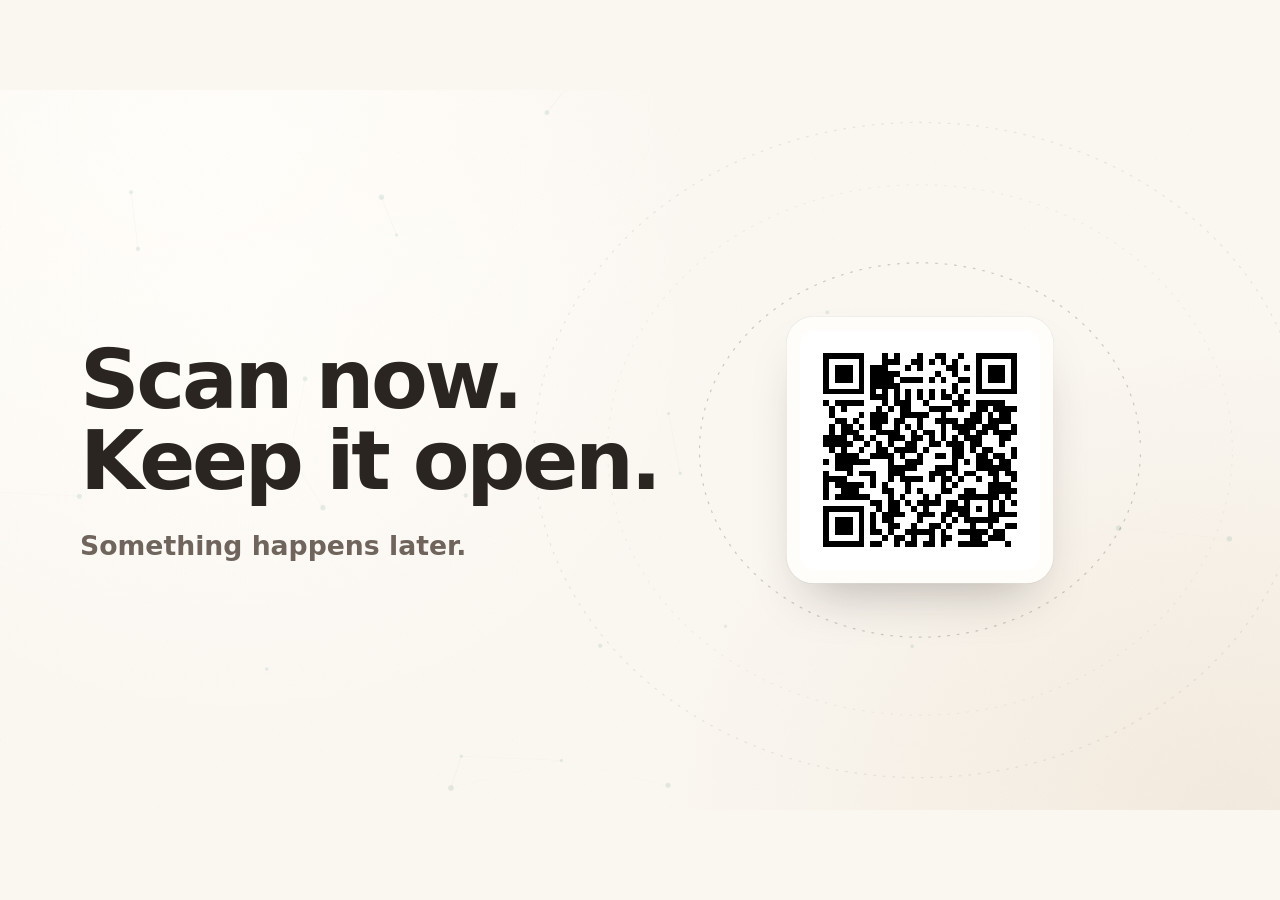
==== commit 485a9a23: "Publish the motion pass, clip players and tech stack" ====
--- a/pitch/index.html
+++ b/pitch/index.html
@@ -5,14 +5,15 @@
     <meta name="viewport" content="width=device-width, initial-scale=1" />
     <meta name="color-scheme" content="light" />
     <title>Is it you? · Pitch</title>
-    <script type="module" crossorigin src="../assets/pitch-CjcJqKAe.js"></script>
+    <script type="module" crossorigin src="../assets/pitch-Bi2stm36.js"></script>
     <link rel="modulepreload" crossorigin href="../assets/defineProperty-DBdBgfZs.js">
     <link rel="modulepreload" crossorigin href="../assets/bulgaria-CKw5KFGi.js">
-    <link rel="stylesheet" crossorigin href="../assets/pitch-CuIB6Ei6.css">
+    <link rel="stylesheet" crossorigin href="../assets/pitch-BNPT05zi.css">
   </head>
   <body>
     <main class="deck" id="deck" aria-live="polite">
       <div class="paper" aria-hidden="true"></div>
+      <canvas class="ambient" id="ambient" aria-hidden="true"></canvas>
       <canvas class="room" id="room" aria-hidden="true"></canvas>
 
       <!-- 1 · Waiting: while the room sits down. No product name, so the reveal stays clean. -->
@@ -29,6 +30,9 @@
         <div class="field field-pine" aria-hidden="true"></div>
         <svg class="orbits" viewBox="-600 -600 1200 1200" aria-hidden="true">
           <circle r="330" /><circle r="450" /><circle r="580" />
+          <g class="trav t1"><circle class="tv" cx="330" cy="0" r="7" /></g>
+          <g class="trav t2"><circle class="tv" cx="-450" cy="0" r="5.5" /></g>
+          <g class="trav t3"><circle class="tv" cx="0" cy="580" r="4.5" /></g>
         </svg>
         <div class="shock" aria-hidden="true"><i></i><i></i><i></i></div>
         <div class="name-wrap">
@@ -67,7 +71,11 @@
         </div>
 
         <div class="vv-side" data-side="A">
-          <span class="vv-letter">A</span>
+          <span class="vv-letter">A<button class="vv-play" type="button" data-play="A" aria-label="Play clip A">
+            <i class="vv-halo" aria-hidden="true"></i><i class="vv-halo h2" aria-hidden="true"></i>
+            <svg class="vv-prog" viewBox="0 0 120 120" aria-hidden="true"><circle class="t" cx="60" cy="60" r="56" /><circle class="p" cx="60" cy="60" r="56" pathLength="100" /></svg>
+            <svg class="vv-glyph" viewBox="0 0 24 24" aria-hidden="true"><path class="g-play" d="M8.5 6.2v11.6c0 .8.9 1.3 1.6.8l8.6-5.8c.6-.4.6-1.2 0-1.6l-8.6-5.8c-.7-.5-1.6 0-1.6.8z" /><rect class="g-stop" x="7" y="7" width="10" height="10" rx="2.2" /></svg>
+          </button></span>
           <div class="vv-in">
             <p class="vv-status"><i></i><span></span></p>
             <p class="vv-pct"><b>0</b>%</p>
@@ -75,7 +83,11 @@
           </div>
         </div>
         <div class="vv-side" data-side="B">
-          <span class="vv-letter">B</span>
+          <span class="vv-letter">B<button class="vv-play" type="button" data-play="B" aria-label="Play clip B">
+            <i class="vv-halo" aria-hidden="true"></i><i class="vv-halo h2" aria-hidden="true"></i>
+            <svg class="vv-prog" viewBox="0 0 120 120" aria-hidden="true"><circle class="t" cx="60" cy="60" r="56" /><circle class="p" cx="60" cy="60" r="56" pathLength="100" /></svg>
+            <svg class="vv-glyph" viewBox="0 0 24 24" aria-hidden="true"><path class="g-play" d="M8.5 6.2v11.6c0 .8.9 1.3 1.6.8l8.6-5.8c.6-.4.6-1.2 0-1.6l-8.6-5.8c-.7-.5-1.6 0-1.6.8z" /><rect class="g-stop" x="7" y="7" width="10" height="10" rx="2.2" /></svg>
+          </button></span>
           <div class="vv-in">
             <p class="vv-status"><i></i><span></span></p>
             <p class="vv-pct"><b>0</b>%</p>
@@ -174,7 +186,27 @@
         </div>
       </section>
 
-      <!-- 7 · The room joins (strategy: team/pitch-participation.md, beats 1 and 2). -->
+      <!-- 7 · What it's built on: four layers, with a check running down through them. Every line is
+           backed by the repo (ios/, backend/, web/); keep it that way, the judges read the code. -->
+      <section class="slide s-stack" data-slide="stack" aria-label="Tech stack">
+        <p class="eyebrow in" style="--i:0">Tech stack</p>
+        <h2 class="title in" style="--i:1">What it’s built on.</h2>
+        <div class="stack">
+          <span class="rail in" style="--i:2" aria-hidden="true"><i class="pulse"></i></span>
+          <ol class="layers">
+            <li class="layer in" style="--i:2; --n:0"><span class="node" aria-hidden="true"></span><h3>iPhone app</h3>
+              <p><span>SwiftUI</span><span>Secure Enclave key (P-256), unlocked by Face ID</span><span>CallKit: is this phone on a call?</span><span>Live Activity in the Dynamic Island</span><span>Siri, Shortcuts, Action Button</span><span>On-device speech</span></p></li>
+            <li class="layer in" style="--i:3; --n:1"><span class="node" aria-hidden="true"></span><h3>Backend</h3>
+              <p><span>Supabase: Postgres with row-level security, Auth, Realtime</span><span>Edge Functions on Deno</span><span>Signatures checked with WebCrypto</span></p></li>
+            <li class="layer in" style="--i:4; --n:2"><span class="node" aria-hidden="true"></span><h3>AI agent</h3>
+              <p><span>Claude Haiku 5.5 names the scam and writes the warnings</span><span>Two calls in parallel, 4 s timeout</span><span>Templates if it’s slow or offline</span></p></li>
+            <li class="layer in" style="--i:5; --n:3"><span class="node" aria-hidden="true"></span><h3>Web</h3>
+              <p><span>Vite and TypeScript</span><span>This pitch, the audience page, the live radar</span></p></li>
+          </ol>
+        </div>
+      </section>
+
+      <!-- 8 · The room joins (strategy: team/pitch-participation.md, beats 1 and 2). -->
       <section class="slide s-join" data-slide="join" aria-label="Join the network">
         <div class="join-copy">
           <div class="bx" data-only="1">
@@ -192,7 +224,7 @@
         <p class="count" id="count" hidden><b id="count-n">0</b> phones in the network</p>
       </section>
 
-      <!-- 8 · The handoff. -->
+      <!-- 9 · The handoff. -->
       <section class="slide s-demo" data-slide="demo" aria-label="Let's go to the demo">
         <h2 class="go"><span class="w">Let’s</span> <span class="w">go</span><br /><span class="w">to</span> <span class="w">the</span> <span class="w">demo.</span></h2>
       </section>
--- a/assets/pitch-BNPT05zi.css
+++ b/assets/pitch-BNPT05zi.css
@@ -0,0 +1 @@
+:root{--cream:#faf6f0;--paper:#f1ebe2;--line:#eae1d4;--ink:#2b2522;--ink-2:#6f655d;--pine:#1f6b52;--pine-tint:#e3efe9;--brick:#b23f2b;--brick-deep:#8e2f1f;--honey:#d9a441;--blue:#2c5c8f;--stage:#15110f;--stage-2:#1e1815;--stage-line:#faf6f017;--stage-text-2:#a89c92;--pine-light:#4fb58c;--pine-glow:#9be3c4;--brick-light:#e2634a;--round:ui-rounded, "SF Pro Rounded", "SF Compact Rounded", -apple-system, BlinkMacSystemFont, "Segoe UI", Roboto, system-ui, sans-serif;--out:cubic-bezier(.22, 1, .36, 1);--in:cubic-bezier(.55, 0, .75, .06);--spring:linear(0, .036, .111, .211, .326, .445, .561, .668, .765, .848, .924, .977, 1.018, 1.047, 1.066, 1.077, 1.08, 1.079, 1.074, 1.067, 1.058, 1.049, 1.039, 1.03, 1.022, 1.015, 1.009, 1.004, 1, .997, .995, .994, .995, .996, .997, 1)}*,:before,:after{box-sizing:border-box}html{-webkit-text-size-adjust:100%;-moz-text-size-adjust:100%;text-size-adjust:100%}body{font-family:var(--round);-webkit-font-smoothing:antialiased;-moz-osx-font-smoothing:grayscale;margin:0}h1,h2,h3,p{margin:0}button{font:inherit;color:inherit}[hidden]{display:none!important}.sr-only{clip:rect(0 0 0 0);white-space:nowrap;width:1px;height:1px;position:absolute;overflow:hidden}:root{--font:"Pitch Rounded", var(--round);--move:cubic-bezier(.76, 0, .24, 1);--paper-hi:#fffdf9;--pine-deep:#154e3b;--well:#f3ece2;--m:120px}html,body{background:var(--cream);height:100%;color:var(--ink);transition:background-color .6s var(--out);overflow:hidden}body{font-family:var(--font)}body.inked{background:var(--stage)}body.idle{cursor:none}.deck{transform-origin:0 0;opacity:0;width:1920px;height:1080px;transition:opacity .5s var(--out);position:absolute;top:50%;left:50%;overflow:hidden}body.ready .deck{opacity:1}.paper{background:radial-gradient(1100px 1100px at 15% 4%, var(--paper-hi), #faf6f000 70%), radial-gradient(1200px 1000px at 96% 100%, #f1e8dbe6, #faf6f000 70%), var(--cream);position:absolute;top:0;bottom:0;left:0;right:0}.paper:after{content:"";background-image:var(--grain);opacity:.55;background-size:256px 256px;animation:90s linear infinite grain-drift;position:absolute;top:-256px;bottom:-256px;left:-256px;right:-256px}.paper:before{content:"";background:radial-gradient(closest-side,#fffdf9d9,#fffdf900);border-radius:50%;width:1500px;height:1300px;animation:38s ease-in-out infinite alternate light-wander;position:absolute;top:-300px;left:-400px}@keyframes grain-drift{to{transform:translate(256px,256px)}}@keyframes light-wander{0%{transform:translate(0)}50%{transform:translate(520px,160px)}to{transform:translate(1100px,-40px)}}.ambient{z-index:1;pointer-events:none;width:100%;height:100%;position:absolute;top:0;bottom:0;left:0;right:0}.room{z-index:1;width:100%;height:100%;position:absolute;top:0;bottom:0;left:0;right:0}.slide{z-index:2;visibility:hidden;opacity:0;position:absolute;top:0;bottom:0;left:0;right:0}.slide.is-on{visibility:visible;opacity:1}.slide:not(.is-on):not(.is-leaving) *{animation-play-state:paused!important}.slide.is-leaving{visibility:visible;opacity:0;transition:opacity .34s var(--in) .22s}.slide.is-leaving .in{animation:leave-up .44s var(--in) both;animation-delay:calc(var(--i,0) * 45ms)}.slide.is-leaving>:not(:has(.in)){animation:leave-up .44s var(--in) both;animation-delay:calc(var(--i,0) * 45ms)}@keyframes leave-up{to{opacity:0;translate:0 -40px}}.slide.play .in{animation:rise 1.1s var(--out) both;animation-delay:calc(.16s + var(--i,0) * 90ms)}@keyframes rise{0%{opacity:0;transform:translateY(56px)}55%{opacity:1}to{opacity:1;transform:none}}.bx{transition:opacity .62s var(--out) .2s, transform .9s var(--out) .2s}.bx.off,.bx.gone{opacity:0;pointer-events:none;transition:opacity .26s var(--in), transform .26s var(--in)}.bx.off{transform:translateY(32px)}.bx.gone{transform:translateY(-24px)}.no-tr,.no-tr *{transition:none!important}.swap{display:grid}.swap>.bx{grid-area:1/1}.eyebrow{letter-spacing:.14em;text-transform:uppercase;color:var(--pine);font-size:24px;font-weight:750}.eyebrow.swap{display:grid}.eyebrow:has(.bx){display:grid}.eyebrow>.bx{grid-area:1/1}.title{letter-spacing:-.035em;text-wrap:balance;margin-top:20px;font-size:92px;font-weight:800;line-height:1}.title.big{font-size:112px}.title em{color:var(--pine);font-style:normal}.lede{color:var(--ink-2);text-wrap:pretty;max-width:30ch;margin-top:36px;font-size:34px;font-weight:550;line-height:1.36}.s-team,.s-how{padding:112px var(--m) 0}.qr{background:var(--paper-hi);border-radius:40px;margin:0;padding:20px;animation:9s ease-in-out infinite alternate qr-float;position:absolute;box-shadow:0 0 0 1px #2b25220f,0 40px 80px -36px #2b252259}.slide.play .qr.in{animation:rise 1.1s var(--out) calc(.16s + var(--i,0) * 90ms) both, qr-float 9s ease-in-out 1.4s infinite alternate}@keyframes qr-float{0%{translate:0 -6px;rotate:-.4deg}to{translate:0 6px;rotate:.4deg}}.qr img{width:100%;height:100%;image-rendering:pixelated;border-radius:22px;display:block}body:not(.has-qr) .qr,body:not(.has-qr) .if-qr,body.has-qr .if-no-qr{display:none}.wait-copy{left:var(--m);position:absolute;top:50%;transform:translateY(-50%)}.hero{letter-spacing:-.04em;font-size:124px;font-weight:850;line-height:.98}.hero span{display:block}.wait-sub{color:var(--ink-2);margin-top:44px;font-size:40px;font-weight:600}.qr-wait{width:400px;height:400px;top:340px;left:1180px}body:not(.has-qr) .wait-copy{top:50%}.s-wait.imploding .wait-copy>*>*,.s-wait.imploding .wait-sub{animation:lift-out .34s var(--in) both}.s-wait.imploding .hero span:nth-child(2){animation-delay:50ms}.s-wait.imploding .wait-sub{animation-delay:.1s}.s-wait.imploding .qr-wait{animation:sink .42s var(--in) both}@keyframes lift-out{to{opacity:0;transform:translateY(-24px)}}@keyframes sink{to{opacity:0;transform:scale(.82)}}.field{left:var(--fx);top:var(--fy);width:calc(var(--fr) * 2);height:calc(var(--fr) * 2);margin:calc(var(--fr) * -1) 0 0 calc(var(--fr) * -1);opacity:0;pointer-events:none;transition:transform .44s var(--in), opacity .44s var(--in);border-radius:50%;position:absolute;transform:scale(.02)}.field.on{opacity:1;transition:transform .92s var(--move), opacity .16s var(--out);transform:scale(1)}.field-pine{--fx:960px;--fy:540px;--fr:1104px;background:radial-gradient(closest-side, #23775b, var(--pine) 60%, var(--pine-deep))}.field-brick{--fx:1400px;--fy:500px;--fr:1620px;background:radial-gradient(closest-side, #be4630, var(--brick) 60%, #9c3524)}.s-name{color:var(--cream)}.s-name .field{z-index:0}.orbits{fill:none;stroke:#faf6f029;stroke-width:2.2px;stroke-dasharray:2 13;stroke-linecap:round;opacity:0;width:1200px;height:1200px;transition:opacity 1.2s var(--out);animation:180s linear infinite spin;position:absolute;top:-60px;left:360px}.orbits circle:nth-child(2){stroke:#faf6f01c}.orbits circle:nth-child(3){stroke:#faf6f012}.s-name.settled .orbits{opacity:1}.orbits .tv{fill:#faf6f09e;stroke:none}.orbits .trav{animation:46s linear infinite spin}.orbits .t2{animation-duration:71s;animation-direction:reverse}.orbits .t3{animation-duration:97s}.s-name .field:after{content:"";background:radial-gradient(closest-side,#ffffff17,#fff0);border-radius:50%;animation:9s ease-in-out infinite alternate breathe;position:absolute;top:22%;bottom:22%;left:22%;right:22%}@keyframes breathe{0%{transform:translate(-6%,-4%)scale(.9)}to{transform:translate(6%,5%)scale(1.12)}}.s-name.settled .name{animation:8s ease-in-out infinite alternate name-float}@keyframes name-float{0%{translate:0 -4px}to{translate:0 6px}}@keyframes spin{to{transform:rotate(360deg)}}.shock i{opacity:0;border:3px solid #faf6f08c;border-radius:50%;width:600px;height:600px;position:absolute;top:240px;left:660px}.s-name.revealing .shock i{animation:shock 1.6s var(--out) both;animation-delay:calc(.72s + var(--k) * .16s)}.shock i:first-child{--k:0}.shock i:nth-child(2){--k:1}.shock i:nth-child(3){--k:2}@keyframes shock{0%{opacity:.9;transform:scale(.25)}to{opacity:0;transform:scale(2.7)}}.name-wrap{text-align:center;place-content:center;padding-bottom:40px;display:grid;position:absolute;top:0;bottom:0;left:0;right:0}.name{letter-spacing:-.05em;font-size:300px;font-weight:850;line-height:.9}.name .w{display:inline-block}.name-sub{color:#faf6f0d6;text-wrap:balance;max-width:36ch;margin:64px auto 0;font-size:38px;font-weight:550;line-height:1.36}.s-name.revealing .w{animation:pop-word 1.15s var(--spring) both;animation-delay:calc(.6s + var(--k) * .11s)}.s-name.revealing .w:first-child{--k:0}.s-name.revealing .w:nth-child(2){--k:1}.s-name.revealing .w:nth-child(3){--k:2}.s-name.revealing .name-sub{animation:rise 1s var(--out) 1.45s both}@keyframes pop-word{0%{opacity:0;transform:translateY(90px)scale(.5)}30%{opacity:1}to{opacity:1;transform:none}}.s-name.is-leaving{opacity:1;transition:none;transform:none}.s-name.is-leaving .name-wrap,.s-name.is-leaving .orbits{opacity:0;transition:opacity .36s var(--in), transform .42s var(--in);transform:scale(.94)}.team-arc{fill:none;stroke:#1f6b5252;stroke-width:2px;stroke-dasharray:2 12;stroke-linecap:round;opacity:0;width:100%;height:100%;transition:opacity .9s var(--out) .5s;position:absolute;top:0;bottom:0;left:0;right:0}.s-team.is-on .team-arc{opacity:1}.team-arc path{animation:3.2s linear infinite dash-flow}@keyframes dash-flow{to{stroke-dashoffset:-28px}}.person{position:relative}.person:before{content:"";border:2px dashed #1f6b5242;border-radius:50%;width:284px;height:284px;margin-left:-142px;animation:80s linear infinite spin;position:absolute;top:-18px;left:50%}.person:nth-child(2):before{animation-duration:64s;animation-direction:reverse}.team{justify-content:center;gap:168px;margin:0;padding:0;list-style:none;display:flex;position:absolute;top:500px;left:0;right:0}.person{flex-direction:column;align-items:center;width:320px;display:flex}.person img{object-fit:cover;border:8px solid var(--paper-hi);width:248px;height:248px;animation:7s ease-in-out infinite alternate float;animation-delay:calc(var(--i) * -2.3s);border-radius:50%;box-shadow:0 0 0 1px #2b252212,0 30px 60px -28px #2b252273}.person b{letter-spacing:-.02em;white-space:nowrap;margin-top:36px;font-size:44px;font-weight:780}.person span{color:var(--ink-2);margin-top:6px;font-size:30px;font-weight:600}.person:nth-child(2){transform:translateY(-36px)}.s-team.play .person:nth-child(2){animation-name:rise-mid}@keyframes rise-mid{0%{opacity:0;transform:translateY(0)}to{transform:translateY(-36px)}}@keyframes float{0%{translate:0 -5px}to{translate:0 5px}}.vv-canvas{z-index:0;width:100%;height:100%;position:absolute;top:0;bottom:0;left:0;right:0}.vv-head{left:var(--m);z-index:3;position:absolute;top:112px}.s-problem .title{max-width:1320px}.s-problem .title>.big{font-size:112px}.s-problem:not([data-beat="5"]) .vv-head .eyebrow{color:var(--ink-2)}.s-problem[data-mode=hands] .if-live,.s-problem[data-mode=live] .if-hands{display:none}.vv-side{z-index:2;width:960px;height:0;position:absolute;bottom:0}.vv-side[data-side=A]{--c:var(--brick);left:0}.vv-side[data-side=B]{--c:var(--blue);left:960px}.vv-letter{transform-origin:50% 100%;will-change:transform;letter-spacing:-.04em;color:var(--c);-webkit-text-stroke:0 transparent;transition:color .5s var(--out), opacity .4s var(--out), -webkit-text-stroke-color .5s var(--out);font-size:440px;font-weight:850;line-height:.74;position:absolute;bottom:0;left:50%}.vv-side[data-state=idle] .vv-letter{color:#0000;-webkit-text-stroke:4px #2b252229}.vv-side[data-state=heard] .vv-letter{opacity:.5}.vv-side[data-state=gone] .vv-letter{opacity:0;transition:opacity .26s var(--in)}.vv-in{text-align:center;width:760px;color:var(--cream);position:absolute;top:0;left:50%}.vv-in>*{transition:opacity .36s var(--out)}.vv-status{letter-spacing:.02em;align-items:center;gap:12px;height:40px;font-size:26px;font-weight:700;display:inline-flex}.vv-status:has(span:empty){opacity:0}.vv-status i{opacity:0;background:currentColor;border-radius:50%;width:10px;height:10px}.vv-side[data-clip=playing] .vv-status i{opacity:1;animation:1.1s ease-in-out infinite blink}.vv-side[data-clip=missing] .vv-status{gap:10px}.vv-side[data-clip=missing] .vv-status i{opacity:.7;border-radius:2px;transform:rotate(45deg)}.vv-side:not([data-state=on]) .vv-status{color:var(--ink-2)}.vv-pct{letter-spacing:-.04em;font-variant-numeric:tabular-nums;font-size:132px;font-weight:850;line-height:.9}.vv-n{color:#faf6f0db;font-variant-numeric:tabular-nums;margin-top:10px;font-size:30px;font-weight:700}.s-problem:not([data-beat="1"]):not([data-beat="2"]) .vv-status,.vv-side:not([data-has-votes]) .vv-pct{opacity:0}.s-problem:not([data-beat="3"]) :-webkit-any(.vv-pct,.vv-n){opacity:0}.s-problem:not([data-beat="3"]) :is(.vv-pct,.vv-n){opacity:0}.s-problem[data-mode=hands] :-webkit-any(.vv-pct,.vv-n){opacity:0}.s-problem[data-mode=hands] :is(.vv-pct,.vv-n){opacity:0}.vv-side:not([data-has-votes]) .vv-n{transform:translateY(-120px)}.vv-clock{right:var(--m);z-index:3;transform-origin:100% 0;width:200px;height:200px;transition:transform .64s var(--move), opacity .36s var(--out);position:absolute;top:96px}.vv-clock[data-size=off],.vv-clock:not([data-size]){opacity:0;transition-duration:.26s;transform:scale(.4)}.vv-clock[data-size=small]{transform:translateY(18px)scale(.42)}.vv-clock svg{fill:none;stroke-width:9px;width:100%;height:100%;position:absolute;top:0;bottom:0;left:0;right:0;transform:rotate(-90deg)}.vv-clock .track{stroke:var(--line)}.vv-clock .sweep{stroke:var(--ink);stroke-linecap:round;stroke-dasharray:100 100;transition:stroke-dashoffset 1s linear, stroke .4s var(--out)}.vv-clock[data-late] .sweep{stroke:var(--honey)}.vv-clock[data-closed] .sweep{opacity:0}.vv-sec{letter-spacing:-.04em;font-variant-numeric:tabular-nums;place-items:center;font-size:96px;font-weight:850;display:grid;position:absolute;top:0;bottom:26px;left:0;right:0}.vv-sec.tick{animation:tick .52s var(--spring)}@keyframes tick{0%{transform:scale(1.18)}}.vv-unit{text-align:center;letter-spacing:.14em;text-transform:uppercase;color:var(--ink-2);transition:opacity .3s var(--out);font-size:19px;font-weight:750;position:absolute;top:128px;left:0;right:0}.vv-clock[data-size=small] .vv-unit{opacity:0}.vv-clock[data-closed] .vv-sec{color:var(--ink-2)}.vv-hint{z-index:4;color:var(--cream);white-space:nowrap;opacity:0;transition:opacity .24s var(--in);background:#15110fd1;border-radius:999px;padding:12px 22px;font-size:22px;font-weight:650;position:absolute;bottom:40px;left:50%;translate:-50%}.vv-hint kbd{min-width:1.6em;font:inherit;text-align:center;background:#faf6f029;border-radius:8px;margin:0 2px;padding:1px 8px;font-weight:800;display:inline-block}.vv-hint.on{opacity:1;transition:opacity .3s var(--out)}.vv-hint.shake{animation:nudge .42s var(--out)}@keyframes nudge{20%{transform:translate(-10px)}45%{transform:translate(8px)}70%{transform:translate(-4px)}}.vv-half{z-index:5;pointer-events:none;width:960px;height:1080px;color:var(--cream);position:absolute;top:0;left:0;overflow:hidden}.vv-flood{clip-path:circle(0 at 480px var(--fy,700px));transition:clip-path .38s var(--in);position:absolute;top:0;bottom:0;left:0;right:0}.vv-real .vv-flood{background:radial-gradient(circle at 480px var(--fy,700px), #23775b, var(--pine) 46%, var(--pine-deep))}.vv-clone .vv-flood{background:radial-gradient(circle at 480px var(--fy,700px), #be4630, var(--brick) 46%, #9c3524)}.vv-half.on .vv-flood{clip-path:circle(1200px at 480px var(--fy,700px));transition:clip-path .82s var(--move)}.s-problem.draining .vv-flood{clip-path:circle(1200px at 480px var(--fy,700px));transition:transform .5s cubic-bezier(.45,0,.8,.3);transform:translateY(101%)}.s-problem.draining .vv-clone .vv-flood{transition-delay:50ms}.vv-say{text-align:center;place-content:center;justify-items:center;padding-bottom:20px;display:grid;position:absolute;top:0;bottom:0;left:0;right:0}.vv-say>*{opacity:0;transition:opacity .18s var(--in), transform .18s var(--in);transform:translateY(26px)}.vv-half.on .vv-say>*{opacity:1;transition:opacity .5s var(--out), transform .7s var(--out);transform:none}.vv-half.on .vv-say>:first-child{transition-delay:.38s}.vv-half.on .vv-say>:nth-child(2){transition-delay:.45s}.vv-half.on .vv-say>:nth-child(3),.vv-half.on .vv-say>:nth-child(4){transition-delay:.52s}.vv-say .eyebrow{color:#faf6f0d6;margin-top:44px}.vv-hero{letter-spacing:-.04em;margin-top:18px;font-size:96px;font-weight:850;line-height:1}.vv-face{width:320px;height:320px;margin:0;position:relative}.vv-face img{object-fit:cover;border-radius:50%;width:252px;height:252px;position:absolute;top:34px;bottom:34px;left:34px;right:34px}.vv-face svg{fill:none;width:100%;height:100%;stroke:var(--cream);stroke-width:9px;stroke-linecap:round;position:absolute;top:0;bottom:0;left:0;right:0;transform:rotate(-90deg)}.vv-face circle{stroke-dasharray:100 100;stroke-dashoffset:100px;transition:stroke-dashoffset .2s var(--in)}.vv-real.on .vv-face circle{stroke-dashoffset:0;transition:stroke-dashoffset .9s var(--out) .56s}.vv-ok{background:var(--cream);width:84px;height:84px;box-shadow:0 0 0 8px var(--pine);transition:transform .2s var(--in);border-radius:50%;place-items:center;display:grid;position:absolute;bottom:18px;right:18px;transform:scale(0)}.vv-ok svg{width:46px;height:46px;stroke:var(--pine);stroke-width:3.2px;stroke-linejoin:round;position:static;transform:none}.vv-real.on .vv-ok{transition:transform .64s var(--spring) 1.15s;transform:none}.vv-oct{background:var(--cream);clip-path:polygon(30% 0,70% 0,100% 30%,100% 70%,70% 100%,30% 100%,0 70%,0 30%);place-items:center;width:120px;height:120px;display:grid}.vv-oct svg{fill:none;width:60px;height:60px;stroke:var(--brick);stroke-width:3.2px;stroke-linecap:round}.vv-stat{justify-items:center;margin-top:8px;display:grid}.vv-stat b{letter-spacing:-.05em;font-variant-numeric:tabular-nums;font-size:280px;font-weight:850;line-height:.86}.vv-stat span{letter-spacing:-.02em;margin-top:18px;font-size:46px;font-weight:750}.vv-clone:not([data-stat]) .vv-stat,.vv-clone[data-stat] .vv-nostat{display:none}.s-problem[data-beat="5"] .bx:not(.off):not(.gone){transition-delay:.32s}.s-problem[data-beat="5"] .fact.bx:not(.off){transition-delay:calc(.42s + var(--d) * .12s)}.voices{left:var(--m);gap:36px;display:grid;position:absolute;top:650px}.voice{grid-template-columns:150px auto;align-items:center;display:grid}.who{font-size:30px;font-weight:750}.voice.clone .who{color:var(--brick)}.wave{align-items:center;gap:8px;height:132px;display:flex}.wave i{background:var(--pine);width:10px;height:100%;transform:scaleY(var(--h));animation:talk var(--t) ease-in-out var(--d) infinite alternate;border-radius:5px}.voice.clone .wave i{background:var(--brick)}@keyframes talk{0%{transform:scaleY(calc(var(--h) * .3))}to{transform:scaleY(var(--h))}}.facts{gap:44px;margin:0;display:grid;position:absolute;top:610px;left:1210px}.fact{transition-delay:calc(.26s + var(--d) * .12s);grid-template-columns:250px 1fr;align-items:baseline;column-gap:24px;display:grid}.fact dt{letter-spacing:-.045em;color:var(--pine);font-variant-numeric:tabular-nums;font-size:104px;font-weight:850;line-height:.9}.fact:nth-child(2) dt{color:var(--brick)}.fact dd{color:var(--ink);max-width:20ch;margin:0;font-size:27px;font-weight:600;line-height:1.35}.fact cite{color:var(--ink-2);margin-top:8px;font-size:20px;font-style:normal;display:block}.s-how .eyebrow,.s-how .title{z-index:1;position:relative}.steps{z-index:1;counter-reset:step;gap:34px;width:820px;margin:72px 0 0;padding:0;list-style:none;display:grid;position:relative}.steps li{transition:opacity .4s var(--out);grid-template-columns:64px 1fr;column-gap:24px;display:grid}.steps li:before{counter-increment:step;content:counter(step);width:52px;height:52px;color:var(--pine);border-radius:50%;grid-row:span 2;place-items:center;font-size:26px;font-weight:800;display:grid;box-shadow:inset 0 0 0 3px}.steps b{letter-spacing:-.02em;font-size:38px;font-weight:780;line-height:1.3}.steps span{color:var(--ink-2);font-size:27px;font-weight:550;line-height:1.4}.steps li.later{opacity:.28}.steps li.now:before{background:var(--pine);color:var(--cream);box-shadow:none}.steps li[data-step="3"].now:before{background:var(--brick)}.face{z-index:3;width:440px;height:440px;position:absolute;top:280px;left:1180px}.face>img{object-fit:cover;width:300px;height:300px;transition:filter .5s var(--out);border-radius:50%;position:absolute;top:70px;left:70px}.face-ring{fill:none;stroke-width:10px;stroke-linecap:round;width:100%;height:100%;position:absolute;top:0;bottom:0;left:0;right:0;overflow:visible}.face-ring .track{stroke:var(--line)}.face-ring circle:not(.track){opacity:0;transform-box:fill-box;transform-origin:50%;transition:opacity .26s var(--in), transform .26s var(--in)}.face-ring .arc{stroke:var(--honey);stroke-dasharray:24 76;animation:1.3s linear infinite spin}.face-ring .closed{stroke:var(--pine);transform:scale(1.08)}.face-ring .broken{stroke:var(--brick);stroke-dasharray:34 6 26 6 22 6;transform:rotate(-30deg)scale(1.08)}.face[data-state=checking] .arc,.face[data-state=verified] .closed,.face[data-state=nothim] .broken{opacity:1;transition:opacity .36s var(--out), transform .62s var(--spring)}.face[data-state=verified] .closed{transform:none}.face[data-state=nothim] .broken{transform:rotate(-30deg)}.face[data-state=nothim]>img{filter:grayscale()contrast(.9)}.face:before{content:"";animation:halo 3.6s var(--out) infinite;border:2px solid #1f6b5238;border-radius:50%;position:absolute;top:14px;bottom:14px;left:14px;right:14px}.face[data-state=checking]:before{border-color:#c98c204d}.face[data-state=nothim]:before{border-color:#b23f2b4d}@keyframes halo{0%{opacity:0;transform:scale(.94)}25%{opacity:1}to{opacity:0;transform:scale(1.22)}}.badge{opacity:0;width:88px;height:88px;transition:transform .2s var(--in), opacity .2s var(--in);place-items:center;display:grid;position:absolute;top:318px;left:318px;transform:scale(0)}.badge svg{fill:none;width:44px;height:44px;stroke:var(--cream);stroke-width:3.2px;stroke-linecap:round;stroke-linejoin:round}.badge-ok{background:var(--pine);box-shadow:0 0 0 7px var(--cream);border-radius:50%}.badge-no{background:var(--brick);clip-path:polygon(30% 0,70% 0,100% 30%,100% 70%,70% 100%,30% 100%,0 70%,0 30%)}.face[data-state=verified] .badge-ok,.face[data-state=nothim] .badge-no{opacity:1;transition:transform .62s var(--spring) .22s, opacity .2s var(--out) .22s;transform:none}.chip{white-space:nowrap;display:grid;position:absolute;top:476px;left:50%;transform:translate(-50%)}.chip span{opacity:0;transition:opacity .18s var(--in), transform .18s var(--in);border-radius:999px;grid-area:1/1;justify-self:center;padding:12px 26px;font-size:28px;font-weight:750;transform:translateY(8px)}.chip [data-state-text=checking]{background:var(--well);color:var(--ink)}.chip [data-state-text=verified]{background:var(--pine);color:var(--cream)}.chip [data-state-text=nothim]{background:var(--brick);color:var(--cream)}.face[data-state=checking] [data-state-text=checking],.face[data-state=verified] [data-state-text=verified],.face[data-state=nothim] [data-state-text=nothim]{opacity:1;transition:opacity .4s var(--out) .16s, transform .5s var(--out) .16s;transform:none}.s-how .field{z-index:2}.s-how.flooded .chip{opacity:0;transition:opacity .2s var(--in)}.s-how.flooded .face-ring .track{stroke:#faf6f02e}.s-how.flooded .face-ring .broken{stroke:var(--cream)}.s-how.flooded .badge-no{background:var(--cream)}.s-how.flooded .badge-no svg{stroke:var(--brick)}.verdict{left:var(--m);z-index:3;width:940px;color:var(--cream);pointer-events:none;position:absolute;top:50%;transform:translateY(-50%)}.verdict>*{opacity:0;transition:opacity .2s var(--in), transform .2s var(--in);transform:translateY(24px)}.verdict .eyebrow{color:#faf6f0d1}.verdict-title{letter-spacing:-.04em;text-wrap:balance;margin-top:20px;font-size:104px;font-weight:850;line-height:1}.verdict-sub{color:#faf6f0db;margin-top:36px;font-size:36px;font-weight:600}.s-how.flooded .verdict>*{opacity:1;transition:opacity .5s var(--out), transform .7s var(--out);transform:none}.s-how.flooded .verdict>:first-child{transition-delay:.38s}.s-how.flooded .verdict>:nth-child(2){transition-delay:.45s}.s-how.flooded .verdict>:nth-child(3){transition-delay:.56s}.net-copy{left:var(--m);width:820px;position:absolute;top:50%;transform:translateY(-50%)}.net-copy .title{font-size:88px}.net-copy .title em{display:block}.net-art{width:880px;height:900px;position:absolute;top:90px;left:980px}.net-canvas{width:100%;height:100%;position:absolute;top:0;bottom:0;left:0;right:0}.map{position:absolute;top:50%;left:0;overflow:visible;translate:0 -50%}.map .outline{fill:#2b252205;stroke:#2b25224d;stroke-width:1.5px;stroke-linejoin:round}.map .field-dots{fill:none;stroke:#2b252233;stroke-width:3.6px;stroke-linecap:round}.map .core{fill:var(--brick);stroke:var(--cream);stroke-width:3px}.map .ripple{fill:none;stroke:var(--brick);stroke-width:2.5px;transform-box:fill-box;transform-origin:50%;opacity:0;animation:ripple 3.2s var(--out) infinite;animation-delay:var(--d)}.map .ripple.r2{animation-delay:calc(var(--d) + .4s)}.map text{font:650 19px var(--font);fill:var(--ink-2);text-anchor:middle}@keyframes ripple{0%{opacity:.85;transform:scale(1)}70%,to{opacity:0;transform:scale(7)}}.join-copy{left:var(--m);width:700px;display:grid;position:absolute;top:112px}.join-copy>.bx{grid-area:1/1}.join-copy .arm .title{margin-top:48px;font-size:80px}.join-copy .arm .lede{max-width:26ch;font-size:32px}.join-copy .small{margin-top:28px;font-size:28px;font-weight:650}.join-copy .small em{color:var(--brick);font-style:normal}.qr-join{left:var(--m);transform-origin:0 0;width:560px;height:560px;transition:transform .7s var(--move);top:340px}.s-join[data-beat="2"] .qr-join{transform:translateY(420px)scale(.4)}.join-note{left:var(--m);color:var(--ink-2);font-size:28px;font-weight:600;position:absolute;top:932px}body:not(.has-qr) .join-note{display:none}.count{--top:268px;left:var(--m);top:var(--top);color:var(--ink-2);transition:transform .7s var(--move), opacity .4s var(--out);font-size:34px;font-weight:700;position:absolute}.count b{color:var(--pine);font-variant-numeric:tabular-nums;font-weight:850}.count[hidden]{opacity:0;display:block!important}body:not(.has-qr) .count{--top:360px}.s-join[data-beat="2"] .count{transform:translate(270px, calc(886px - var(--top)))}body:not(.has-qr) .s-join[data-beat="2"] .count{transform:translate(0, calc(886px - var(--top)))}.go{left:var(--m);letter-spacing:-.045em;width:760px;font-size:156px;font-weight:850;line-height:.96;position:absolute;top:50%;transform:translateY(-50%)}.go .w{display:inline-block}.s-demo.play .go .w{animation:rise .76s var(--out) both;animation-delay:calc(.14s + var(--k) * 60ms)}.go .w:first-child{--k:0}.go .w:nth-child(2){--k:1}.go .w:nth-child(4){--k:2}.go .w:nth-child(5){--k:3}.go .w:nth-child(6){--k:4}.s-demo.exiting .go .w{animation:exit-word .52s var(--in) both;animation-delay:calc(var(--k) * 55ms)}@keyframes exit-word{to{opacity:0;transform:translateY(-70px)scale(.96)}}.s-demo.is-on:not(.exiting) .go{animation:9s ease-in-out 1.6s infinite alternate name-float}.after{z-index:6;color:var(--cream);opacity:0;pointer-events:none;transition:opacity .2s var(--in);position:absolute;top:0;bottom:0;left:0;right:0}.after.on{opacity:1;transition:opacity .7s var(--out)}.after .brand{letter-spacing:-.01em;align-items:center;gap:12px;font-size:26px;font-weight:700;display:flex;position:absolute;top:60px;left:72px}.after .brand svg{fill:none;width:30px;height:30px;stroke:var(--pine-light);stroke-width:2.4px}.after .brand svg circle:last-child{fill:var(--pine-light);stroke:var(--stage);stroke-width:1.6px}.after .waiting{background:var(--stage);white-space:nowrap;color:var(--stage-text-2);border-radius:999px;padding:4px 14px;font-size:20px;font-weight:600;position:absolute;top:calc(50% + 74px);left:713.7px;translate:-50%}.after .waiting:before{content:"";background:var(--stage-text-2);vertical-align:3px;border-radius:50%;width:8px;height:8px;margin-right:10px;animation:2s ease-in-out infinite blink;display:inline-block}.after.on>*{animation:rise .7s var(--out) both}.after.on .waiting{animation-delay:.16s}@keyframes blink{50%{opacity:.25}}.live{z-index:7;opacity:0;pointer-events:none;width:100%;height:100%;transition:opacity .3s var(--in);background:var(--stage);border:0;position:absolute;top:0;bottom:0;left:0;right:0}.live.on{opacity:1;transition:opacity .9s var(--out)}@media (prefers-reduced-motion:reduce){.slide.play .in,.s-demo.play .go .w,.after.on>*{animation:.3s ease-out both fade}.s-name.revealing .w,.s-name.revealing .name-sub{animation:.4s ease-out both fade}.s-name.revealing .shock i{animation:none}.s-wait.imploding .wait-copy>*>*,.s-wait.imploding .wait-sub,.s-wait.imploding .qr-wait,.s-demo.exiting .go .w{animation:.2s ease-in both fade-out}.field,.field.on{transition:opacity .4s ease-out;transform:scale(1)}.bx,.bx.off,.bx.gone,.slide.is-leaving{transform:none}.orbits,.wave i,.person img,.face-ring .arc,.orbits .trav,.team-arc path,.person:before,.face:before,.paper:before,.paper:after,.qr,.s-name .field:after,.s-name.settled .name,.s-demo.is-on .go,.rail .pulse,.layer .node,.vv-play[data-state] .vv-halo{animation:none!important}.slide.is-leaving .in{animation:.2s ease-in both fade-out}.qr-join,.count{transition:opacity .3s ease-out}.s-join[data-beat="2"] .qr-join{transform:translateY(420px)scale(.4)}.after .waiting:before{animation:none}.map .ripple{opacity:.3;animation:none;transform:scale(2.5)}.face-ring circle:not(.track),.badge,.chip span,.verdict>*{transform:none!important}.vv-flood,.vv-half.on .vv-flood,.s-problem.draining .vv-flood{clip-path:none;opacity:0;transition:opacity .3s ease-out;transform:none}.vv-half.on .vv-flood{opacity:1}.vv-say>*,.vv-ok{transform:none!important}.vv-clock{transition:opacity .3s ease-out}.vv-sec.tick,.vv-status i,.vv-hint.shake{animation:none!important}}@keyframes fade{0%{opacity:0}}@keyframes fade-out{to{opacity:0}}.vv-play{cursor:pointer;width:132px;height:132px;color:var(--c);background:var(--paper-hi);-webkit-text-stroke:0;transform:scale(calc(1 + var(--loud,0) * .14));transition:transform .16s var(--out), background-color .3s var(--out), color .3s var(--out), opacity .3s var(--out);border:0;border-radius:50%;place-items:center;margin:-66px 0 0;padding:0;font-size:0;display:grid;position:absolute;top:46%;left:calc(100% + 28px);box-shadow:0 0 0 1px #2b252214,0 24px 48px -22px #2b252273}.vv-play:focus-visible{outline:4px solid var(--ink);outline-offset:8px}@media (hover:hover){.vv-play:not(:disabled):hover{transform:scale(1.06)}}.vv-play:not(:disabled):active{transition-duration:80ms;transform:scale(.94)}.vv-play:disabled{cursor:default;opacity:.35}.vv-play[data-state=heard]{opacity:.78}.vv-play[data-state=playing]{background:var(--c);color:var(--cream)}.vv-glyph{fill:currentColor;width:52px;height:52px;position:relative}.vv-glyph .g-play{transform:translate(1px)}.vv-glyph .g-stop,.vv-play[data-state=playing] .g-play{opacity:0}.vv-play[data-state=playing] .g-stop{opacity:1}.vv-prog{fill:none;stroke-width:5px;width:calc(100% + 28px);height:calc(100% + 28px);position:absolute;top:-14px;bottom:-14px;left:-14px;right:-14px;overflow:visible;transform:rotate(-90deg)}.vv-prog .t{stroke:#2b25221a}.vv-prog .p{stroke:var(--c);stroke-linecap:round;stroke-dasharray:100 100;stroke-dashoffset:100px}.vv-play:not([data-state=playing]) .vv-prog .p{opacity:0;transition:opacity .4s var(--out)}.vv-halo{border:3px solid var(--c);opacity:0;pointer-events:none;border-radius:50%;position:absolute;top:0;bottom:0;left:0;right:0}.vv-play[data-state=turn] .vv-halo{animation:call 2.6s var(--out) infinite}.vv-play[data-state=turn] .h2{animation-delay:1.3s}@keyframes call{0%{opacity:.6;transform:scale(1)}to{opacity:0;transform:scale(1.9)}}.vv-play[data-state=playing] .vv-halo{opacity:calc(var(--loud,0) * .9);transform:scale(calc(1.12 + var(--loud,0) * .7));transition:transform 90ms linear,opacity 90ms linear}.vv-play[data-state=playing] .h2{opacity:calc(var(--loud,0) * .5);transform:scale(calc(1.3 + var(--loud,0) * 1.2))}.vv-side[data-state=gone] .vv-play{pointer-events:none}.s-problem:not([data-beat="1"]):not([data-beat="2"]):not([data-beat="3"]) .vv-play{opacity:0;pointer-events:none}.s-stack{padding:112px var(--m) 0}.stack{margin-top:76px;position:relative}.layers{gap:34px;margin:0;padding:0;list-style:none;display:grid}.layer{grid-template-columns:76px 300px 1fr;align-items:baseline;min-height:118px;display:grid;position:relative}.layer .node{background:var(--cream);width:26px;height:26px;box-shadow:inset 0 0 0 4px var(--pine);animation:node-hit 4.8s var(--out) infinite;animation-delay:calc(var(--n) * 1.12s);border-radius:50%;margin-left:13px;position:relative;top:4px}@keyframes node-hit{0%{background:var(--pine);transform:scale(1.35)}18%{background:var(--pine);transform:scale(1)}34%,to{background:var(--cream);transform:scale(1)}}.layer h3{letter-spacing:-.025em;margin:0;font-size:44px;font-weight:820;line-height:1.1}.layer p{max-width:1240px;color:var(--ink-2);flex-wrap:wrap;gap:6px 44px;margin:0;font-size:30px;font-weight:600;line-height:1.5;display:flex}.layer p span{white-space:nowrap}.layer p span:before{content:"";vertical-align:5px;background:#1f6b5280;border-radius:50%;width:8px;height:8px;margin:0 14px 0 0;display:inline-block}.layer:nth-child(3) h3{color:var(--pine)}.rail{background:repeating-linear-gradient(#1f6b5259 0 4px,#0000 4px 12px);width:2px;height:calc(100% - 100px);position:absolute;top:18px;left:25px}.rail .pulse{width:14px;height:100%;animation:4.8s cubic-bezier(.65,0,.35,1) infinite rail-run;position:absolute;top:-7px;left:-6px}.rail .pulse:before{content:"";background:var(--pine);border-radius:50%;width:14px;height:14px;position:absolute;top:0;left:0;box-shadow:0 0 0 6px #1f6b5229}@keyframes rail-run{0%{opacity:0;transform:translateY(0)}6%{opacity:1}70%{opacity:1;transform:translateY(100%)}78%,to{opacity:0;transform:translateY(100%)}}
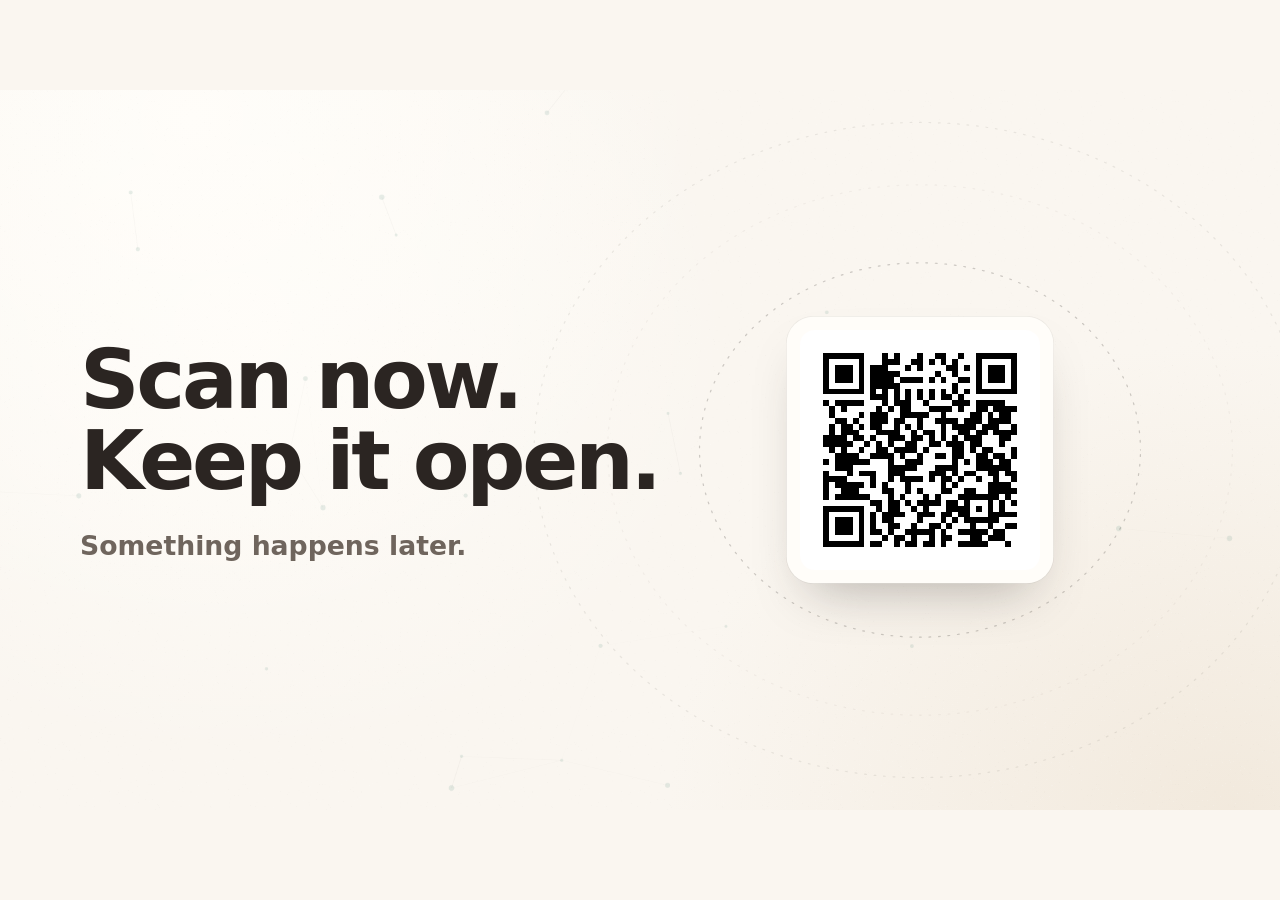
==== commit 8e45cc43: "Publish the keyboard-layout fix" ====
--- a/pitch/index.html
+++ b/pitch/index.html
@@ -5,7 +5,7 @@
     <meta name="viewport" content="width=device-width, initial-scale=1" />
     <meta name="color-scheme" content="light" />
     <title>Is it you? · Pitch</title>
-    <script type="module" crossorigin src="../assets/pitch-Bi2stm36.js"></script>
+    <script type="module" crossorigin src="../assets/pitch-ecbQnBKy.js"></script>
     <link rel="modulepreload" crossorigin href="../assets/defineProperty-DBdBgfZs.js">
     <link rel="modulepreload" crossorigin href="../assets/bulgaria-CKw5KFGi.js">
     <link rel="stylesheet" crossorigin href="../assets/pitch-BNPT05zi.css">
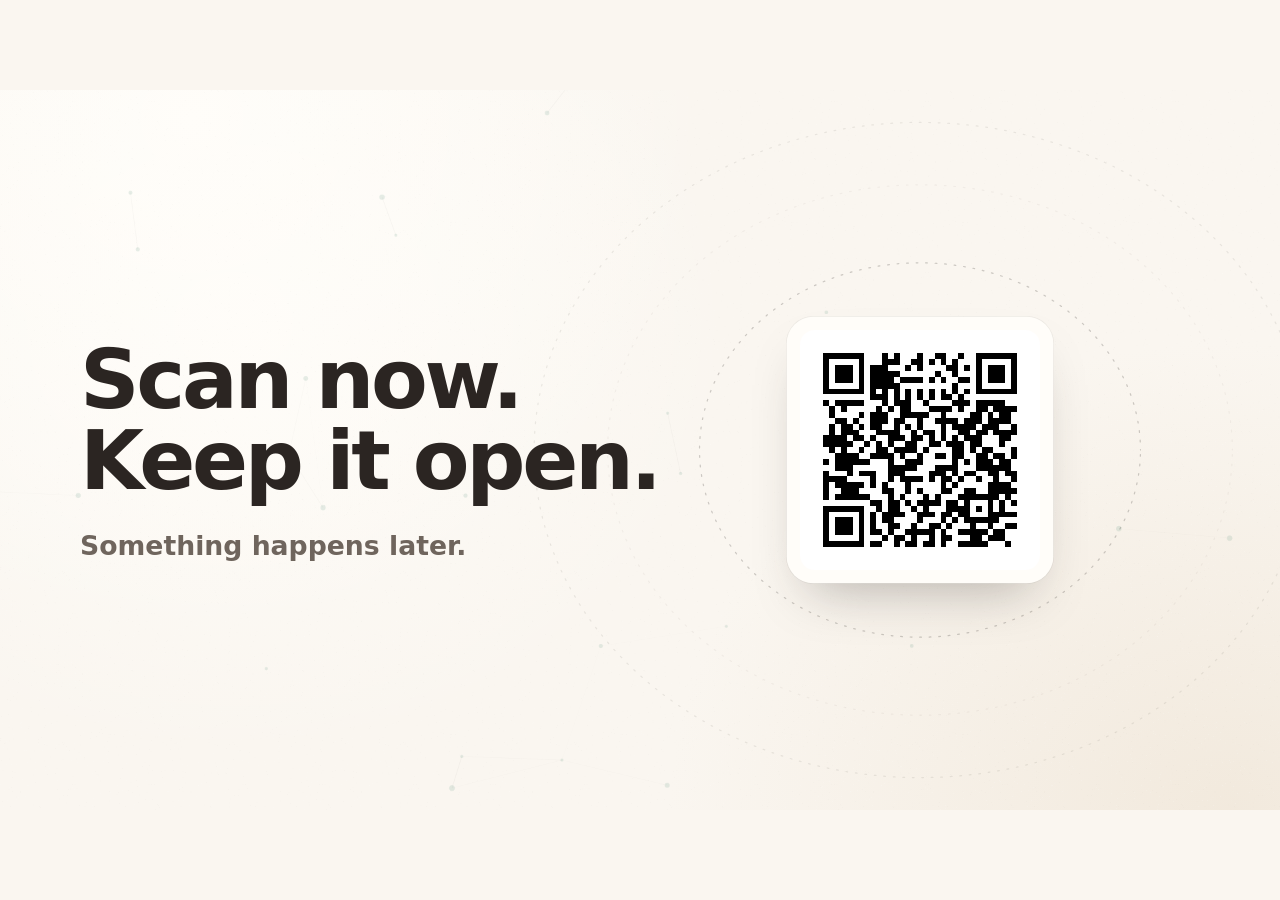
==== commit 3ad81371: "Publish the Georgi vote copy" ====
--- a/pitch/index.html
+++ b/pitch/index.html
@@ -5,10 +5,10 @@
     <meta name="viewport" content="width=device-width, initial-scale=1" />
     <meta name="color-scheme" content="light" />
     <title>Is it you? · Pitch</title>
-    <script type="module" crossorigin src="../assets/pitch-ecbQnBKy.js"></script>
+    <script type="module" crossorigin src="../assets/pitch-D6Bp_6pe.js"></script>
     <link rel="modulepreload" crossorigin href="../assets/defineProperty-DBdBgfZs.js">
     <link rel="modulepreload" crossorigin href="../assets/bulgaria-CKw5KFGi.js">
-    <link rel="stylesheet" crossorigin href="../assets/pitch-BNPT05zi.css">
+    <link rel="stylesheet" crossorigin href="../assets/pitch-DPrDfBzo.css">
   </head>
   <body>
     <main class="deck" id="deck" aria-live="polite">
@@ -64,7 +64,7 @@
             <span class="bx" data-from="5">The problem</span>
           </p>
           <h2 class="title swap in" style="--i:1">
-            <span class="bx" data-to="2">One is Velin. One is his AI clone.</span>
+            <span class="bx" data-to="2">One is my cousin Georgi. One is his AI clone.</span>
             <span class="bx" data-only="3">Which voice is real?</span>
             <span class="bx big" data-from="5">“I know her voice” isn’t proof anymore.</span>
           </h2>
@@ -108,11 +108,11 @@
           <div class="vv-say">
             <figure class="vv-face">
               <svg viewBox="-160 -160 320 320" aria-hidden="true"><circle r="148" pathLength="100" /></svg>
-              <img src="../assets/velin-CXYM1Mvd.jpg" alt="Velin" width="240" height="240" />
+              <span class="vv-initial" role="img" aria-label="Georgi">G</span>
               <span class="vv-ok" aria-hidden="true"><svg viewBox="0 0 24 24"><path d="M6 12.5l4 4 8-9" /></svg></span>
             </figure>
             <p class="eyebrow"><span class="vv-which">Clip A</span> · real</p>
-            <p class="vv-hero">That was Velin.</p>
+            <p class="vv-hero">That was Georgi.</p>
           </div>
         </div>
         <div class="vv-half vv-clone" aria-live="polite">
--- a/assets/pitch-DPrDfBzo.css
+++ b/assets/pitch-DPrDfBzo.css
@@ -0,0 +1 @@
+:root{--cream:#faf6f0;--paper:#f1ebe2;--line:#eae1d4;--ink:#2b2522;--ink-2:#6f655d;--pine:#1f6b52;--pine-tint:#e3efe9;--brick:#b23f2b;--brick-deep:#8e2f1f;--honey:#d9a441;--blue:#2c5c8f;--stage:#15110f;--stage-2:#1e1815;--stage-line:#faf6f017;--stage-text-2:#a89c92;--pine-light:#4fb58c;--pine-glow:#9be3c4;--brick-light:#e2634a;--round:ui-rounded, "SF Pro Rounded", "SF Compact Rounded", -apple-system, BlinkMacSystemFont, "Segoe UI", Roboto, system-ui, sans-serif;--out:cubic-bezier(.22, 1, .36, 1);--in:cubic-bezier(.55, 0, .75, .06);--spring:linear(0, .036, .111, .211, .326, .445, .561, .668, .765, .848, .924, .977, 1.018, 1.047, 1.066, 1.077, 1.08, 1.079, 1.074, 1.067, 1.058, 1.049, 1.039, 1.03, 1.022, 1.015, 1.009, 1.004, 1, .997, .995, .994, .995, .996, .997, 1)}*,:before,:after{box-sizing:border-box}html{-webkit-text-size-adjust:100%;-moz-text-size-adjust:100%;text-size-adjust:100%}body{font-family:var(--round);-webkit-font-smoothing:antialiased;-moz-osx-font-smoothing:grayscale;margin:0}h1,h2,h3,p{margin:0}button{font:inherit;color:inherit}[hidden]{display:none!important}.sr-only{clip:rect(0 0 0 0);white-space:nowrap;width:1px;height:1px;position:absolute;overflow:hidden}:root{--font:"Pitch Rounded", var(--round);--move:cubic-bezier(.76, 0, .24, 1);--paper-hi:#fffdf9;--pine-deep:#154e3b;--well:#f3ece2;--m:120px}html,body{background:var(--cream);height:100%;color:var(--ink);transition:background-color .6s var(--out);overflow:hidden}body{font-family:var(--font)}body.inked{background:var(--stage)}body.idle{cursor:none}.deck{transform-origin:0 0;opacity:0;width:1920px;height:1080px;transition:opacity .5s var(--out);position:absolute;top:50%;left:50%;overflow:hidden}body.ready .deck{opacity:1}.paper{background:radial-gradient(1100px 1100px at 15% 4%, var(--paper-hi), #faf6f000 70%), radial-gradient(1200px 1000px at 96% 100%, #f1e8dbe6, #faf6f000 70%), var(--cream);position:absolute;top:0;bottom:0;left:0;right:0}.paper:after{content:"";background-image:var(--grain);opacity:.55;background-size:256px 256px;animation:90s linear infinite grain-drift;position:absolute;top:-256px;bottom:-256px;left:-256px;right:-256px}.paper:before{content:"";background:radial-gradient(closest-side,#fffdf9d9,#fffdf900);border-radius:50%;width:1500px;height:1300px;animation:38s ease-in-out infinite alternate light-wander;position:absolute;top:-300px;left:-400px}@keyframes grain-drift{to{transform:translate(256px,256px)}}@keyframes light-wander{0%{transform:translate(0)}50%{transform:translate(520px,160px)}to{transform:translate(1100px,-40px)}}.ambient{z-index:1;pointer-events:none;width:100%;height:100%;position:absolute;top:0;bottom:0;left:0;right:0}.room{z-index:1;width:100%;height:100%;position:absolute;top:0;bottom:0;left:0;right:0}.slide{z-index:2;visibility:hidden;opacity:0;position:absolute;top:0;bottom:0;left:0;right:0}.slide.is-on{visibility:visible;opacity:1}.slide:not(.is-on):not(.is-leaving) *{animation-play-state:paused!important}.slide.is-leaving{visibility:visible;opacity:0;transition:opacity .34s var(--in) .22s}.slide.is-leaving .in{animation:leave-up .44s var(--in) both;animation-delay:calc(var(--i,0) * 45ms)}.slide.is-leaving>:not(:has(.in)){animation:leave-up .44s var(--in) both;animation-delay:calc(var(--i,0) * 45ms)}@keyframes leave-up{to{opacity:0;translate:0 -40px}}.slide.play .in{animation:rise 1.1s var(--out) both;animation-delay:calc(.16s + var(--i,0) * 90ms)}@keyframes rise{0%{opacity:0;transform:translateY(56px)}55%{opacity:1}to{opacity:1;transform:none}}.bx{transition:opacity .62s var(--out) .2s, transform .9s var(--out) .2s}.bx.off,.bx.gone{opacity:0;pointer-events:none;transition:opacity .26s var(--in), transform .26s var(--in)}.bx.off{transform:translateY(32px)}.bx.gone{transform:translateY(-24px)}.no-tr,.no-tr *{transition:none!important}.swap{display:grid}.swap>.bx{grid-area:1/1}.eyebrow{letter-spacing:.14em;text-transform:uppercase;color:var(--pine);font-size:24px;font-weight:750}.eyebrow.swap{display:grid}.eyebrow:has(.bx){display:grid}.eyebrow>.bx{grid-area:1/1}.title{letter-spacing:-.035em;text-wrap:balance;margin-top:20px;font-size:92px;font-weight:800;line-height:1}.title.big{font-size:112px}.title em{color:var(--pine);font-style:normal}.lede{color:var(--ink-2);text-wrap:pretty;max-width:30ch;margin-top:36px;font-size:34px;font-weight:550;line-height:1.36}.s-team,.s-how{padding:112px var(--m) 0}.qr{background:var(--paper-hi);border-radius:40px;margin:0;padding:20px;animation:9s ease-in-out infinite alternate qr-float;position:absolute;box-shadow:0 0 0 1px #2b25220f,0 40px 80px -36px #2b252259}.slide.play .qr.in{animation:rise 1.1s var(--out) calc(.16s + var(--i,0) * 90ms) both, qr-float 9s ease-in-out 1.4s infinite alternate}@keyframes qr-float{0%{translate:0 -6px;rotate:-.4deg}to{translate:0 6px;rotate:.4deg}}.qr img{width:100%;height:100%;image-rendering:pixelated;border-radius:22px;display:block}body:not(.has-qr) .qr,body:not(.has-qr) .if-qr,body.has-qr .if-no-qr{display:none}.wait-copy{left:var(--m);position:absolute;top:50%;transform:translateY(-50%)}.hero{letter-spacing:-.04em;font-size:124px;font-weight:850;line-height:.98}.hero span{display:block}.wait-sub{color:var(--ink-2);margin-top:44px;font-size:40px;font-weight:600}.qr-wait{width:400px;height:400px;top:340px;left:1180px}body:not(.has-qr) .wait-copy{top:50%}.s-wait.imploding .wait-copy>*>*,.s-wait.imploding .wait-sub{animation:lift-out .34s var(--in) both}.s-wait.imploding .hero span:nth-child(2){animation-delay:50ms}.s-wait.imploding .wait-sub{animation-delay:.1s}.s-wait.imploding .qr-wait{animation:sink .42s var(--in) both}@keyframes lift-out{to{opacity:0;transform:translateY(-24px)}}@keyframes sink{to{opacity:0;transform:scale(.82)}}.field{left:var(--fx);top:var(--fy);width:calc(var(--fr) * 2);height:calc(var(--fr) * 2);margin:calc(var(--fr) * -1) 0 0 calc(var(--fr) * -1);opacity:0;pointer-events:none;transition:transform .44s var(--in), opacity .44s var(--in);border-radius:50%;position:absolute;transform:scale(.02)}.field.on{opacity:1;transition:transform .92s var(--move), opacity .16s var(--out);transform:scale(1)}.field-pine{--fx:960px;--fy:540px;--fr:1104px;background:radial-gradient(closest-side, #23775b, var(--pine) 60%, var(--pine-deep))}.field-brick{--fx:1400px;--fy:500px;--fr:1620px;background:radial-gradient(closest-side, #be4630, var(--brick) 60%, #9c3524)}.s-name{color:var(--cream)}.s-name .field{z-index:0}.orbits{fill:none;stroke:#faf6f029;stroke-width:2.2px;stroke-dasharray:2 13;stroke-linecap:round;opacity:0;width:1200px;height:1200px;transition:opacity 1.2s var(--out);animation:180s linear infinite spin;position:absolute;top:-60px;left:360px}.orbits circle:nth-child(2){stroke:#faf6f01c}.orbits circle:nth-child(3){stroke:#faf6f012}.s-name.settled .orbits{opacity:1}.orbits .tv{fill:#faf6f09e;stroke:none}.orbits .trav{animation:46s linear infinite spin}.orbits .t2{animation-duration:71s;animation-direction:reverse}.orbits .t3{animation-duration:97s}.s-name .field:after{content:"";background:radial-gradient(closest-side,#ffffff17,#fff0);border-radius:50%;animation:9s ease-in-out infinite alternate breathe;position:absolute;top:22%;bottom:22%;left:22%;right:22%}@keyframes breathe{0%{transform:translate(-6%,-4%)scale(.9)}to{transform:translate(6%,5%)scale(1.12)}}.s-name.settled .name{animation:8s ease-in-out infinite alternate name-float}@keyframes name-float{0%{translate:0 -4px}to{translate:0 6px}}@keyframes spin{to{transform:rotate(360deg)}}.shock i{opacity:0;border:3px solid #faf6f08c;border-radius:50%;width:600px;height:600px;position:absolute;top:240px;left:660px}.s-name.revealing .shock i{animation:shock 1.6s var(--out) both;animation-delay:calc(.72s + var(--k) * .16s)}.shock i:first-child{--k:0}.shock i:nth-child(2){--k:1}.shock i:nth-child(3){--k:2}@keyframes shock{0%{opacity:.9;transform:scale(.25)}to{opacity:0;transform:scale(2.7)}}.name-wrap{text-align:center;place-content:center;padding-bottom:40px;display:grid;position:absolute;top:0;bottom:0;left:0;right:0}.name{letter-spacing:-.05em;font-size:300px;font-weight:850;line-height:.9}.name .w{display:inline-block}.name-sub{color:#faf6f0d6;text-wrap:balance;max-width:36ch;margin:64px auto 0;font-size:38px;font-weight:550;line-height:1.36}.s-name.revealing .w{animation:pop-word 1.15s var(--spring) both;animation-delay:calc(.6s + var(--k) * .11s)}.s-name.revealing .w:first-child{--k:0}.s-name.revealing .w:nth-child(2){--k:1}.s-name.revealing .w:nth-child(3){--k:2}.s-name.revealing .name-sub{animation:rise 1s var(--out) 1.45s both}@keyframes pop-word{0%{opacity:0;transform:translateY(90px)scale(.5)}30%{opacity:1}to{opacity:1;transform:none}}.s-name.is-leaving{opacity:1;transition:none;transform:none}.s-name.is-leaving .name-wrap,.s-name.is-leaving .orbits{opacity:0;transition:opacity .36s var(--in), transform .42s var(--in);transform:scale(.94)}.team-arc{fill:none;stroke:#1f6b5252;stroke-width:2px;stroke-dasharray:2 12;stroke-linecap:round;opacity:0;width:100%;height:100%;transition:opacity .9s var(--out) .5s;position:absolute;top:0;bottom:0;left:0;right:0}.s-team.is-on .team-arc{opacity:1}.team-arc path{animation:3.2s linear infinite dash-flow}@keyframes dash-flow{to{stroke-dashoffset:-28px}}.person{position:relative}.person:before{content:"";border:2px dashed #1f6b5242;border-radius:50%;width:284px;height:284px;margin-left:-142px;animation:80s linear infinite spin;position:absolute;top:-18px;left:50%}.person:nth-child(2):before{animation-duration:64s;animation-direction:reverse}.team{justify-content:center;gap:168px;margin:0;padding:0;list-style:none;display:flex;position:absolute;top:500px;left:0;right:0}.person{flex-direction:column;align-items:center;width:320px;display:flex}.person img{object-fit:cover;border:8px solid var(--paper-hi);width:248px;height:248px;animation:7s ease-in-out infinite alternate float;animation-delay:calc(var(--i) * -2.3s);border-radius:50%;box-shadow:0 0 0 1px #2b252212,0 30px 60px -28px #2b252273}.person b{letter-spacing:-.02em;white-space:nowrap;margin-top:36px;font-size:44px;font-weight:780}.person span{color:var(--ink-2);margin-top:6px;font-size:30px;font-weight:600}.person:nth-child(2){transform:translateY(-36px)}.s-team.play .person:nth-child(2){animation-name:rise-mid}@keyframes rise-mid{0%{opacity:0;transform:translateY(0)}to{transform:translateY(-36px)}}@keyframes float{0%{translate:0 -5px}to{translate:0 5px}}.vv-canvas{z-index:0;width:100%;height:100%;position:absolute;top:0;bottom:0;left:0;right:0}.vv-head{left:var(--m);z-index:3;position:absolute;top:112px}.s-problem .title{max-width:1320px}.s-problem .title>.big{font-size:112px}.s-problem:not([data-beat="5"]) .vv-head .eyebrow{color:var(--ink-2)}.s-problem[data-mode=hands] .if-live,.s-problem[data-mode=live] .if-hands{display:none}.vv-side{z-index:2;width:960px;height:0;position:absolute;bottom:0}.vv-side[data-side=A]{--c:var(--brick);left:0}.vv-side[data-side=B]{--c:var(--blue);left:960px}.vv-letter{transform-origin:50% 100%;will-change:transform;letter-spacing:-.04em;color:var(--c);-webkit-text-stroke:0 transparent;transition:color .5s var(--out), opacity .4s var(--out), -webkit-text-stroke-color .5s var(--out);font-size:440px;font-weight:850;line-height:.74;position:absolute;bottom:0;left:50%}.vv-side[data-state=idle] .vv-letter{color:#0000;-webkit-text-stroke:4px #2b252229}.vv-side[data-state=heard] .vv-letter{opacity:.5}.vv-side[data-state=gone] .vv-letter{opacity:0;transition:opacity .26s var(--in)}.vv-in{text-align:center;width:760px;color:var(--cream);position:absolute;top:0;left:50%}.vv-in>*{transition:opacity .36s var(--out)}.vv-status{letter-spacing:.02em;align-items:center;gap:12px;height:40px;font-size:26px;font-weight:700;display:inline-flex}.vv-status:has(span:empty){opacity:0}.vv-status i{opacity:0;background:currentColor;border-radius:50%;width:10px;height:10px}.vv-side[data-clip=playing] .vv-status i{opacity:1;animation:1.1s ease-in-out infinite blink}.vv-side[data-clip=missing] .vv-status{gap:10px}.vv-side[data-clip=missing] .vv-status i{opacity:.7;border-radius:2px;transform:rotate(45deg)}.vv-side:not([data-state=on]) .vv-status{color:var(--ink-2)}.vv-pct{letter-spacing:-.04em;font-variant-numeric:tabular-nums;font-size:132px;font-weight:850;line-height:.9}.vv-n{color:#faf6f0db;font-variant-numeric:tabular-nums;margin-top:10px;font-size:30px;font-weight:700}.s-problem:not([data-beat="1"]):not([data-beat="2"]) .vv-status,.vv-side:not([data-has-votes]) .vv-pct{opacity:0}.s-problem:not([data-beat="3"]) :-webkit-any(.vv-pct,.vv-n){opacity:0}.s-problem:not([data-beat="3"]) :is(.vv-pct,.vv-n){opacity:0}.s-problem[data-mode=hands] :-webkit-any(.vv-pct,.vv-n){opacity:0}.s-problem[data-mode=hands] :is(.vv-pct,.vv-n){opacity:0}.vv-side:not([data-has-votes]) .vv-n{transform:translateY(-120px)}.vv-clock{right:var(--m);z-index:3;transform-origin:100% 0;width:200px;height:200px;transition:transform .64s var(--move), opacity .36s var(--out);position:absolute;top:96px}.vv-clock[data-size=off],.vv-clock:not([data-size]){opacity:0;transition-duration:.26s;transform:scale(.4)}.vv-clock[data-size=small]{transform:translateY(18px)scale(.42)}.vv-clock svg{fill:none;stroke-width:9px;width:100%;height:100%;position:absolute;top:0;bottom:0;left:0;right:0;transform:rotate(-90deg)}.vv-clock .track{stroke:var(--line)}.vv-clock .sweep{stroke:var(--ink);stroke-linecap:round;stroke-dasharray:100 100;transition:stroke-dashoffset 1s linear, stroke .4s var(--out)}.vv-clock[data-late] .sweep{stroke:var(--honey)}.vv-clock[data-closed] .sweep{opacity:0}.vv-sec{letter-spacing:-.04em;font-variant-numeric:tabular-nums;place-items:center;font-size:96px;font-weight:850;display:grid;position:absolute;top:0;bottom:26px;left:0;right:0}.vv-sec.tick{animation:tick .52s var(--spring)}@keyframes tick{0%{transform:scale(1.18)}}.vv-unit{text-align:center;letter-spacing:.14em;text-transform:uppercase;color:var(--ink-2);transition:opacity .3s var(--out);font-size:19px;font-weight:750;position:absolute;top:128px;left:0;right:0}.vv-clock[data-size=small] .vv-unit{opacity:0}.vv-clock[data-closed] .vv-sec{color:var(--ink-2)}.vv-hint{z-index:4;color:var(--cream);white-space:nowrap;opacity:0;transition:opacity .24s var(--in);background:#15110fd1;border-radius:999px;padding:12px 22px;font-size:22px;font-weight:650;position:absolute;bottom:40px;left:50%;translate:-50%}.vv-hint kbd{min-width:1.6em;font:inherit;text-align:center;background:#faf6f029;border-radius:8px;margin:0 2px;padding:1px 8px;font-weight:800;display:inline-block}.vv-hint.on{opacity:1;transition:opacity .3s var(--out)}.vv-hint.shake{animation:nudge .42s var(--out)}@keyframes nudge{20%{transform:translate(-10px)}45%{transform:translate(8px)}70%{transform:translate(-4px)}}.vv-half{z-index:5;pointer-events:none;width:960px;height:1080px;color:var(--cream);position:absolute;top:0;left:0;overflow:hidden}.vv-flood{clip-path:circle(0 at 480px var(--fy,700px));transition:clip-path .38s var(--in);position:absolute;top:0;bottom:0;left:0;right:0}.vv-real .vv-flood{background:radial-gradient(circle at 480px var(--fy,700px), #23775b, var(--pine) 46%, var(--pine-deep))}.vv-clone .vv-flood{background:radial-gradient(circle at 480px var(--fy,700px), #be4630, var(--brick) 46%, #9c3524)}.vv-half.on .vv-flood{clip-path:circle(1200px at 480px var(--fy,700px));transition:clip-path .82s var(--move)}.s-problem.draining .vv-flood{clip-path:circle(1200px at 480px var(--fy,700px));transition:transform .5s cubic-bezier(.45,0,.8,.3);transform:translateY(101%)}.s-problem.draining .vv-clone .vv-flood{transition-delay:50ms}.vv-say{text-align:center;place-content:center;justify-items:center;padding-bottom:20px;display:grid;position:absolute;top:0;bottom:0;left:0;right:0}.vv-say>*{opacity:0;transition:opacity .18s var(--in), transform .18s var(--in);transform:translateY(26px)}.vv-half.on .vv-say>*{opacity:1;transition:opacity .5s var(--out), transform .7s var(--out);transform:none}.vv-half.on .vv-say>:first-child{transition-delay:.38s}.vv-half.on .vv-say>:nth-child(2){transition-delay:.45s}.vv-half.on .vv-say>:nth-child(3),.vv-half.on .vv-say>:nth-child(4){transition-delay:.52s}.vv-say .eyebrow{color:#faf6f0d6;margin-top:44px}.vv-hero{letter-spacing:-.04em;margin-top:18px;font-size:96px;font-weight:850;line-height:1}.vv-face{width:320px;height:320px;margin:0;position:relative}.vv-face img{object-fit:cover;border-radius:50%;width:252px;height:252px;position:absolute;top:34px;bottom:34px;left:34px;right:34px}.vv-initial{color:var(--cream);letter-spacing:-.04em;background:#fbf7f029;border-radius:50%;place-items:center;font-size:128px;font-weight:850;display:grid;position:absolute;top:34px;bottom:34px;left:34px;right:34px}.vv-face svg{fill:none;width:100%;height:100%;stroke:var(--cream);stroke-width:9px;stroke-linecap:round;position:absolute;top:0;bottom:0;left:0;right:0;transform:rotate(-90deg)}.vv-face circle{stroke-dasharray:100 100;stroke-dashoffset:100px;transition:stroke-dashoffset .2s var(--in)}.vv-real.on .vv-face circle{stroke-dashoffset:0;transition:stroke-dashoffset .9s var(--out) .56s}.vv-ok{background:var(--cream);width:84px;height:84px;box-shadow:0 0 0 8px var(--pine);transition:transform .2s var(--in);border-radius:50%;place-items:center;display:grid;position:absolute;bottom:18px;right:18px;transform:scale(0)}.vv-ok svg{width:46px;height:46px;stroke:var(--pine);stroke-width:3.2px;stroke-linejoin:round;position:static;transform:none}.vv-real.on .vv-ok{transition:transform .64s var(--spring) 1.15s;transform:none}.vv-oct{background:var(--cream);clip-path:polygon(30% 0,70% 0,100% 30%,100% 70%,70% 100%,30% 100%,0 70%,0 30%);place-items:center;width:120px;height:120px;display:grid}.vv-oct svg{fill:none;width:60px;height:60px;stroke:var(--brick);stroke-width:3.2px;stroke-linecap:round}.vv-stat{justify-items:center;margin-top:8px;display:grid}.vv-stat b{letter-spacing:-.05em;font-variant-numeric:tabular-nums;font-size:280px;font-weight:850;line-height:.86}.vv-stat span{letter-spacing:-.02em;margin-top:18px;font-size:46px;font-weight:750}.vv-clone:not([data-stat]) .vv-stat,.vv-clone[data-stat] .vv-nostat{display:none}.s-problem[data-beat="5"] .bx:not(.off):not(.gone){transition-delay:.32s}.s-problem[data-beat="5"] .fact.bx:not(.off){transition-delay:calc(.42s + var(--d) * .12s)}.voices{left:var(--m);gap:36px;display:grid;position:absolute;top:650px}.voice{grid-template-columns:150px auto;align-items:center;display:grid}.who{font-size:30px;font-weight:750}.voice.clone .who{color:var(--brick)}.wave{align-items:center;gap:8px;height:132px;display:flex}.wave i{background:var(--pine);width:10px;height:100%;transform:scaleY(var(--h));animation:talk var(--t) ease-in-out var(--d) infinite alternate;border-radius:5px}.voice.clone .wave i{background:var(--brick)}@keyframes talk{0%{transform:scaleY(calc(var(--h) * .3))}to{transform:scaleY(var(--h))}}.facts{gap:44px;margin:0;display:grid;position:absolute;top:610px;left:1210px}.fact{transition-delay:calc(.26s + var(--d) * .12s);grid-template-columns:250px 1fr;align-items:baseline;column-gap:24px;display:grid}.fact dt{letter-spacing:-.045em;color:var(--pine);font-variant-numeric:tabular-nums;font-size:104px;font-weight:850;line-height:.9}.fact:nth-child(2) dt{color:var(--brick)}.fact dd{color:var(--ink);max-width:20ch;margin:0;font-size:27px;font-weight:600;line-height:1.35}.fact cite{color:var(--ink-2);margin-top:8px;font-size:20px;font-style:normal;display:block}.s-how .eyebrow,.s-how .title{z-index:1;position:relative}.steps{z-index:1;counter-reset:step;gap:34px;width:820px;margin:72px 0 0;padding:0;list-style:none;display:grid;position:relative}.steps li{transition:opacity .4s var(--out);grid-template-columns:64px 1fr;column-gap:24px;display:grid}.steps li:before{counter-increment:step;content:counter(step);width:52px;height:52px;color:var(--pine);border-radius:50%;grid-row:span 2;place-items:center;font-size:26px;font-weight:800;display:grid;box-shadow:inset 0 0 0 3px}.steps b{letter-spacing:-.02em;font-size:38px;font-weight:780;line-height:1.3}.steps span{color:var(--ink-2);font-size:27px;font-weight:550;line-height:1.4}.steps li.later{opacity:.28}.steps li.now:before{background:var(--pine);color:var(--cream);box-shadow:none}.steps li[data-step="3"].now:before{background:var(--brick)}.face{z-index:3;width:440px;height:440px;position:absolute;top:280px;left:1180px}.face>img{object-fit:cover;width:300px;height:300px;transition:filter .5s var(--out);border-radius:50%;position:absolute;top:70px;left:70px}.face-ring{fill:none;stroke-width:10px;stroke-linecap:round;width:100%;height:100%;position:absolute;top:0;bottom:0;left:0;right:0;overflow:visible}.face-ring .track{stroke:var(--line)}.face-ring circle:not(.track){opacity:0;transform-box:fill-box;transform-origin:50%;transition:opacity .26s var(--in), transform .26s var(--in)}.face-ring .arc{stroke:var(--honey);stroke-dasharray:24 76;animation:1.3s linear infinite spin}.face-ring .closed{stroke:var(--pine);transform:scale(1.08)}.face-ring .broken{stroke:var(--brick);stroke-dasharray:34 6 26 6 22 6;transform:rotate(-30deg)scale(1.08)}.face[data-state=checking] .arc,.face[data-state=verified] .closed,.face[data-state=nothim] .broken{opacity:1;transition:opacity .36s var(--out), transform .62s var(--spring)}.face[data-state=verified] .closed{transform:none}.face[data-state=nothim] .broken{transform:rotate(-30deg)}.face[data-state=nothim]>img{filter:grayscale()contrast(.9)}.face:before{content:"";animation:halo 3.6s var(--out) infinite;border:2px solid #1f6b5238;border-radius:50%;position:absolute;top:14px;bottom:14px;left:14px;right:14px}.face[data-state=checking]:before{border-color:#c98c204d}.face[data-state=nothim]:before{border-color:#b23f2b4d}@keyframes halo{0%{opacity:0;transform:scale(.94)}25%{opacity:1}to{opacity:0;transform:scale(1.22)}}.badge{opacity:0;width:88px;height:88px;transition:transform .2s var(--in), opacity .2s var(--in);place-items:center;display:grid;position:absolute;top:318px;left:318px;transform:scale(0)}.badge svg{fill:none;width:44px;height:44px;stroke:var(--cream);stroke-width:3.2px;stroke-linecap:round;stroke-linejoin:round}.badge-ok{background:var(--pine);box-shadow:0 0 0 7px var(--cream);border-radius:50%}.badge-no{background:var(--brick);clip-path:polygon(30% 0,70% 0,100% 30%,100% 70%,70% 100%,30% 100%,0 70%,0 30%)}.face[data-state=verified] .badge-ok,.face[data-state=nothim] .badge-no{opacity:1;transition:transform .62s var(--spring) .22s, opacity .2s var(--out) .22s;transform:none}.chip{white-space:nowrap;display:grid;position:absolute;top:476px;left:50%;transform:translate(-50%)}.chip span{opacity:0;transition:opacity .18s var(--in), transform .18s var(--in);border-radius:999px;grid-area:1/1;justify-self:center;padding:12px 26px;font-size:28px;font-weight:750;transform:translateY(8px)}.chip [data-state-text=checking]{background:var(--well);color:var(--ink)}.chip [data-state-text=verified]{background:var(--pine);color:var(--cream)}.chip [data-state-text=nothim]{background:var(--brick);color:var(--cream)}.face[data-state=checking] [data-state-text=checking],.face[data-state=verified] [data-state-text=verified],.face[data-state=nothim] [data-state-text=nothim]{opacity:1;transition:opacity .4s var(--out) .16s, transform .5s var(--out) .16s;transform:none}.s-how .field{z-index:2}.s-how.flooded .chip{opacity:0;transition:opacity .2s var(--in)}.s-how.flooded .face-ring .track{stroke:#faf6f02e}.s-how.flooded .face-ring .broken{stroke:var(--cream)}.s-how.flooded .badge-no{background:var(--cream)}.s-how.flooded .badge-no svg{stroke:var(--brick)}.verdict{left:var(--m);z-index:3;width:940px;color:var(--cream);pointer-events:none;position:absolute;top:50%;transform:translateY(-50%)}.verdict>*{opacity:0;transition:opacity .2s var(--in), transform .2s var(--in);transform:translateY(24px)}.verdict .eyebrow{color:#faf6f0d1}.verdict-title{letter-spacing:-.04em;text-wrap:balance;margin-top:20px;font-size:104px;font-weight:850;line-height:1}.verdict-sub{color:#faf6f0db;margin-top:36px;font-size:36px;font-weight:600}.s-how.flooded .verdict>*{opacity:1;transition:opacity .5s var(--out), transform .7s var(--out);transform:none}.s-how.flooded .verdict>:first-child{transition-delay:.38s}.s-how.flooded .verdict>:nth-child(2){transition-delay:.45s}.s-how.flooded .verdict>:nth-child(3){transition-delay:.56s}.net-copy{left:var(--m);width:820px;position:absolute;top:50%;transform:translateY(-50%)}.net-copy .title{font-size:88px}.net-copy .title em{display:block}.net-art{width:880px;height:900px;position:absolute;top:90px;left:980px}.net-canvas{width:100%;height:100%;position:absolute;top:0;bottom:0;left:0;right:0}.map{position:absolute;top:50%;left:0;overflow:visible;translate:0 -50%}.map .outline{fill:#2b252205;stroke:#2b25224d;stroke-width:1.5px;stroke-linejoin:round}.map .field-dots{fill:none;stroke:#2b252233;stroke-width:3.6px;stroke-linecap:round}.map .core{fill:var(--brick);stroke:var(--cream);stroke-width:3px}.map .ripple{fill:none;stroke:var(--brick);stroke-width:2.5px;transform-box:fill-box;transform-origin:50%;opacity:0;animation:ripple 3.2s var(--out) infinite;animation-delay:var(--d)}.map .ripple.r2{animation-delay:calc(var(--d) + .4s)}.map text{font:650 19px var(--font);fill:var(--ink-2);text-anchor:middle}@keyframes ripple{0%{opacity:.85;transform:scale(1)}70%,to{opacity:0;transform:scale(7)}}.join-copy{left:var(--m);width:700px;display:grid;position:absolute;top:112px}.join-copy>.bx{grid-area:1/1}.join-copy .arm .title{margin-top:48px;font-size:80px}.join-copy .arm .lede{max-width:26ch;font-size:32px}.join-copy .small{margin-top:28px;font-size:28px;font-weight:650}.join-copy .small em{color:var(--brick);font-style:normal}.qr-join{left:var(--m);transform-origin:0 0;width:560px;height:560px;transition:transform .7s var(--move);top:340px}.s-join[data-beat="2"] .qr-join{transform:translateY(420px)scale(.4)}.join-note{left:var(--m);color:var(--ink-2);font-size:28px;font-weight:600;position:absolute;top:932px}body:not(.has-qr) .join-note{display:none}.count{--top:268px;left:var(--m);top:var(--top);color:var(--ink-2);transition:transform .7s var(--move), opacity .4s var(--out);font-size:34px;font-weight:700;position:absolute}.count b{color:var(--pine);font-variant-numeric:tabular-nums;font-weight:850}.count[hidden]{opacity:0;display:block!important}body:not(.has-qr) .count{--top:360px}.s-join[data-beat="2"] .count{transform:translate(270px, calc(886px - var(--top)))}body:not(.has-qr) .s-join[data-beat="2"] .count{transform:translate(0, calc(886px - var(--top)))}.go{left:var(--m);letter-spacing:-.045em;width:760px;font-size:156px;font-weight:850;line-height:.96;position:absolute;top:50%;transform:translateY(-50%)}.go .w{display:inline-block}.s-demo.play .go .w{animation:rise .76s var(--out) both;animation-delay:calc(.14s + var(--k) * 60ms)}.go .w:first-child{--k:0}.go .w:nth-child(2){--k:1}.go .w:nth-child(4){--k:2}.go .w:nth-child(5){--k:3}.go .w:nth-child(6){--k:4}.s-demo.exiting .go .w{animation:exit-word .52s var(--in) both;animation-delay:calc(var(--k) * 55ms)}@keyframes exit-word{to{opacity:0;transform:translateY(-70px)scale(.96)}}.s-demo.is-on:not(.exiting) .go{animation:9s ease-in-out 1.6s infinite alternate name-float}.after{z-index:6;color:var(--cream);opacity:0;pointer-events:none;transition:opacity .2s var(--in);position:absolute;top:0;bottom:0;left:0;right:0}.after.on{opacity:1;transition:opacity .7s var(--out)}.after .brand{letter-spacing:-.01em;align-items:center;gap:12px;font-size:26px;font-weight:700;display:flex;position:absolute;top:60px;left:72px}.after .brand svg{fill:none;width:30px;height:30px;stroke:var(--pine-light);stroke-width:2.4px}.after .brand svg circle:last-child{fill:var(--pine-light);stroke:var(--stage);stroke-width:1.6px}.after .waiting{background:var(--stage);white-space:nowrap;color:var(--stage-text-2);border-radius:999px;padding:4px 14px;font-size:20px;font-weight:600;position:absolute;top:calc(50% + 74px);left:713.7px;translate:-50%}.after .waiting:before{content:"";background:var(--stage-text-2);vertical-align:3px;border-radius:50%;width:8px;height:8px;margin-right:10px;animation:2s ease-in-out infinite blink;display:inline-block}.after.on>*{animation:rise .7s var(--out) both}.after.on .waiting{animation-delay:.16s}@keyframes blink{50%{opacity:.25}}.live{z-index:7;opacity:0;pointer-events:none;width:100%;height:100%;transition:opacity .3s var(--in);background:var(--stage);border:0;position:absolute;top:0;bottom:0;left:0;right:0}.live.on{opacity:1;transition:opacity .9s var(--out)}@media (prefers-reduced-motion:reduce){.slide.play .in,.s-demo.play .go .w,.after.on>*{animation:.3s ease-out both fade}.s-name.revealing .w,.s-name.revealing .name-sub{animation:.4s ease-out both fade}.s-name.revealing .shock i{animation:none}.s-wait.imploding .wait-copy>*>*,.s-wait.imploding .wait-sub,.s-wait.imploding .qr-wait,.s-demo.exiting .go .w{animation:.2s ease-in both fade-out}.field,.field.on{transition:opacity .4s ease-out;transform:scale(1)}.bx,.bx.off,.bx.gone,.slide.is-leaving{transform:none}.orbits,.wave i,.person img,.face-ring .arc,.orbits .trav,.team-arc path,.person:before,.face:before,.paper:before,.paper:after,.qr,.s-name .field:after,.s-name.settled .name,.s-demo.is-on .go,.rail .pulse,.layer .node,.vv-play[data-state] .vv-halo{animation:none!important}.slide.is-leaving .in{animation:.2s ease-in both fade-out}.qr-join,.count{transition:opacity .3s ease-out}.s-join[data-beat="2"] .qr-join{transform:translateY(420px)scale(.4)}.after .waiting:before{animation:none}.map .ripple{opacity:.3;animation:none;transform:scale(2.5)}.face-ring circle:not(.track),.badge,.chip span,.verdict>*{transform:none!important}.vv-flood,.vv-half.on .vv-flood,.s-problem.draining .vv-flood{clip-path:none;opacity:0;transition:opacity .3s ease-out;transform:none}.vv-half.on .vv-flood{opacity:1}.vv-say>*,.vv-ok{transform:none!important}.vv-clock{transition:opacity .3s ease-out}.vv-sec.tick,.vv-status i,.vv-hint.shake{animation:none!important}}@keyframes fade{0%{opacity:0}}@keyframes fade-out{to{opacity:0}}.vv-play{cursor:pointer;width:132px;height:132px;color:var(--c);background:var(--paper-hi);-webkit-text-stroke:0;transform:scale(calc(1 + var(--loud,0) * .14));transition:transform .16s var(--out), background-color .3s var(--out), color .3s var(--out), opacity .3s var(--out);border:0;border-radius:50%;place-items:center;margin:-66px 0 0;padding:0;font-size:0;display:grid;position:absolute;top:46%;left:calc(100% + 28px);box-shadow:0 0 0 1px #2b252214,0 24px 48px -22px #2b252273}.vv-play:focus-visible{outline:4px solid var(--ink);outline-offset:8px}@media (hover:hover){.vv-play:not(:disabled):hover{transform:scale(1.06)}}.vv-play:not(:disabled):active{transition-duration:80ms;transform:scale(.94)}.vv-play:disabled{cursor:default;opacity:.35}.vv-play[data-state=heard]{opacity:.78}.vv-play[data-state=playing]{background:var(--c);color:var(--cream)}.vv-glyph{fill:currentColor;width:52px;height:52px;position:relative}.vv-glyph .g-play{transform:translate(1px)}.vv-glyph .g-stop,.vv-play[data-state=playing] .g-play{opacity:0}.vv-play[data-state=playing] .g-stop{opacity:1}.vv-prog{fill:none;stroke-width:5px;width:calc(100% + 28px);height:calc(100% + 28px);position:absolute;top:-14px;bottom:-14px;left:-14px;right:-14px;overflow:visible;transform:rotate(-90deg)}.vv-prog .t{stroke:#2b25221a}.vv-prog .p{stroke:var(--c);stroke-linecap:round;stroke-dasharray:100 100;stroke-dashoffset:100px}.vv-play:not([data-state=playing]) .vv-prog .p{opacity:0;transition:opacity .4s var(--out)}.vv-halo{border:3px solid var(--c);opacity:0;pointer-events:none;border-radius:50%;position:absolute;top:0;bottom:0;left:0;right:0}.vv-play[data-state=turn] .vv-halo{animation:call 2.6s var(--out) infinite}.vv-play[data-state=turn] .h2{animation-delay:1.3s}@keyframes call{0%{opacity:.6;transform:scale(1)}to{opacity:0;transform:scale(1.9)}}.vv-play[data-state=playing] .vv-halo{opacity:calc(var(--loud,0) * .9);transform:scale(calc(1.12 + var(--loud,0) * .7));transition:transform 90ms linear,opacity 90ms linear}.vv-play[data-state=playing] .h2{opacity:calc(var(--loud,0) * .5);transform:scale(calc(1.3 + var(--loud,0) * 1.2))}.vv-side[data-state=gone] .vv-play{pointer-events:none}.s-problem:not([data-beat="1"]):not([data-beat="2"]):not([data-beat="3"]) .vv-play{opacity:0;pointer-events:none}.s-stack{padding:112px var(--m) 0}.stack{margin-top:76px;position:relative}.layers{gap:34px;margin:0;padding:0;list-style:none;display:grid}.layer{grid-template-columns:76px 300px 1fr;align-items:baseline;min-height:118px;display:grid;position:relative}.layer .node{background:var(--cream);width:26px;height:26px;box-shadow:inset 0 0 0 4px var(--pine);animation:node-hit 4.8s var(--out) infinite;animation-delay:calc(var(--n) * 1.12s);border-radius:50%;margin-left:13px;position:relative;top:4px}@keyframes node-hit{0%{background:var(--pine);transform:scale(1.35)}18%{background:var(--pine);transform:scale(1)}34%,to{background:var(--cream);transform:scale(1)}}.layer h3{letter-spacing:-.025em;margin:0;font-size:44px;font-weight:820;line-height:1.1}.layer p{max-width:1240px;color:var(--ink-2);flex-wrap:wrap;gap:6px 44px;margin:0;font-size:30px;font-weight:600;line-height:1.5;display:flex}.layer p span{white-space:nowrap}.layer p span:before{content:"";vertical-align:5px;background:#1f6b5280;border-radius:50%;width:8px;height:8px;margin:0 14px 0 0;display:inline-block}.layer:nth-child(3) h3{color:var(--pine)}.rail{background:repeating-linear-gradient(#1f6b5259 0 4px,#0000 4px 12px);width:2px;height:calc(100% - 100px);position:absolute;top:18px;left:25px}.rail .pulse{width:14px;height:100%;animation:4.8s cubic-bezier(.65,0,.35,1) infinite rail-run;position:absolute;top:-7px;left:-6px}.rail .pulse:before{content:"";background:var(--pine);border-radius:50%;width:14px;height:14px;position:absolute;top:0;left:0;box-shadow:0 0 0 6px #1f6b5229}@keyframes rail-run{0%{opacity:0;transform:translateY(0)}6%{opacity:1}70%{opacity:1;transform:translateY(100%)}78%,to{opacity:0;transform:translateY(100%)}}
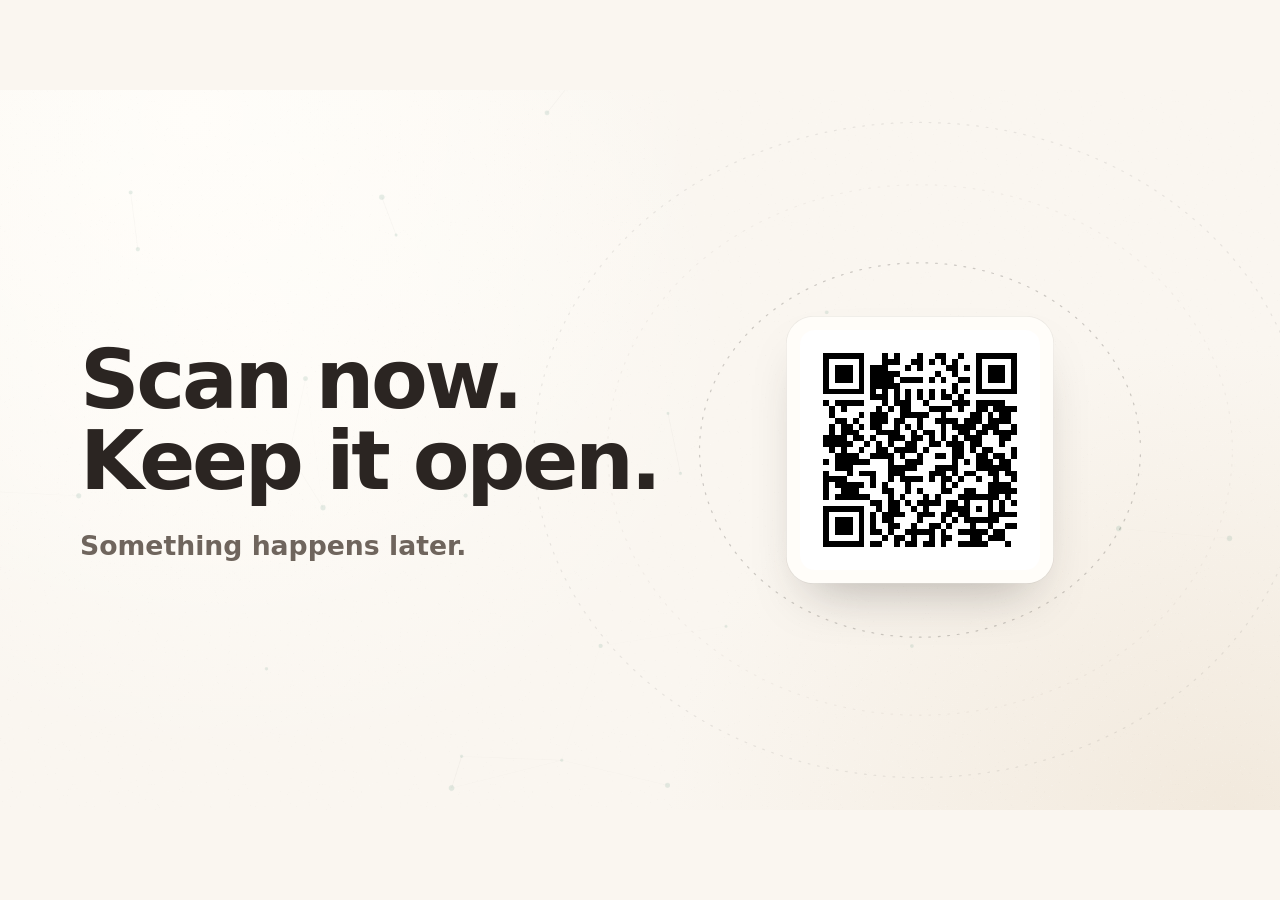
==== commit 71ebe1b2: "Publish the auto reveal" ====
--- a/pitch/index.html
+++ b/pitch/index.html
@@ -5,7 +5,7 @@
     <meta name="viewport" content="width=device-width, initial-scale=1" />
     <meta name="color-scheme" content="light" />
     <title>Is it you? · Pitch</title>
-    <script type="module" crossorigin src="../assets/pitch-D6Bp_6pe.js"></script>
+    <script type="module" crossorigin src="../assets/pitch-BdzLGFiM.js"></script>
     <link rel="modulepreload" crossorigin href="../assets/defineProperty-DBdBgfZs.js">
     <link rel="modulepreload" crossorigin href="../assets/bulgaria-CKw5KFGi.js">
     <link rel="stylesheet" crossorigin href="../assets/pitch-DPrDfBzo.css">
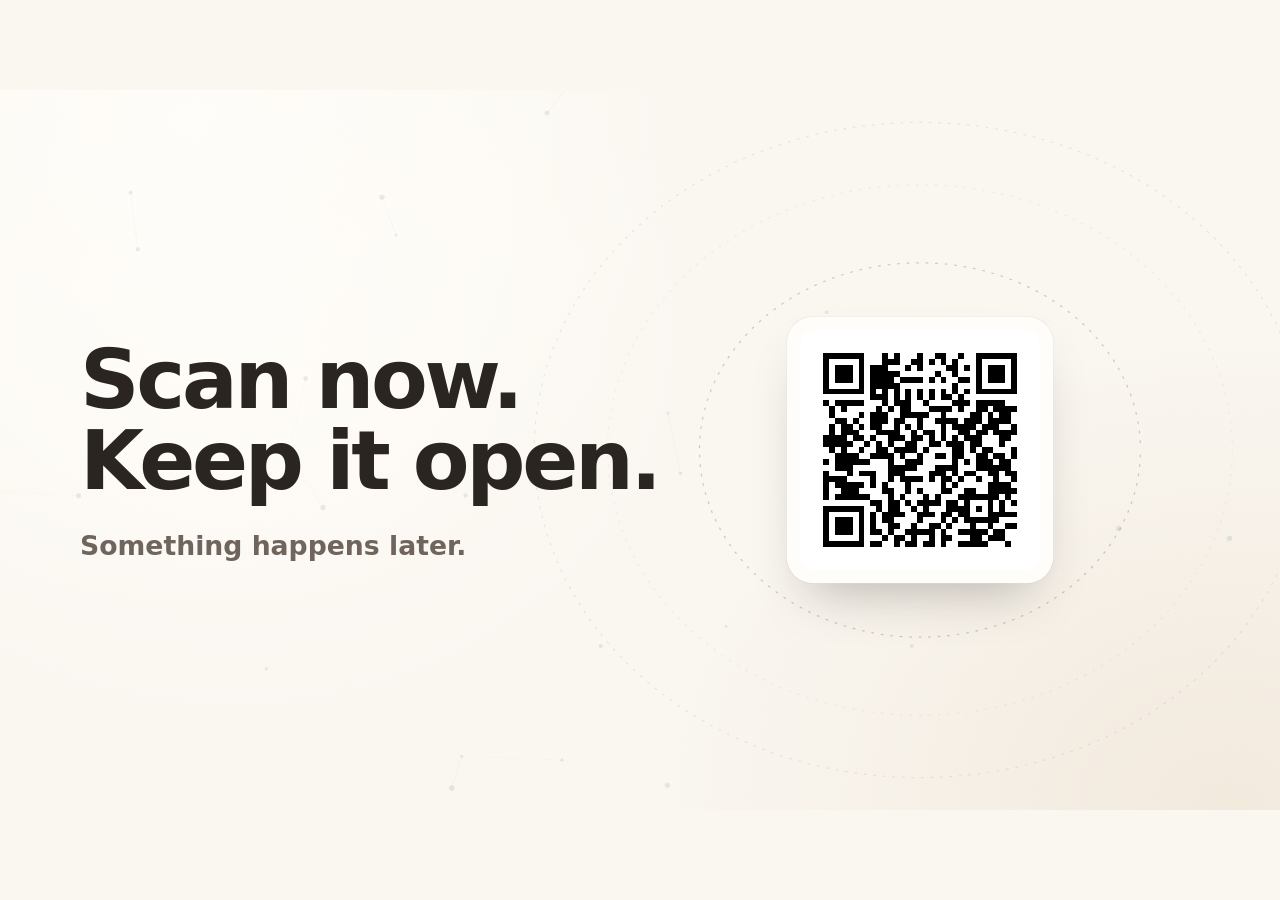
==== commit 4d2df541: "Publish the simpler tech stack" ====
--- a/pitch/index.html
+++ b/pitch/index.html
@@ -195,13 +195,13 @@
           <span class="rail in" style="--i:2" aria-hidden="true"><i class="pulse"></i></span>
           <ol class="layers">
             <li class="layer in" style="--i:2; --n:0"><span class="node" aria-hidden="true"></span><h3>iPhone app</h3>
-              <p><span>SwiftUI</span><span>Secure Enclave key (P-256), unlocked by Face ID</span><span>CallKit: is this phone on a call?</span><span>Live Activity in the Dynamic Island</span><span>Siri, Shortcuts, Action Button</span><span>On-device speech</span></p></li>
+              <p><span>SwiftUI · the app</span><span>Face ID + Secure Enclave · proves it’s really them</span><span>CallKit · is their phone on a call?</span></p></li>
             <li class="layer in" style="--i:3; --n:1"><span class="node" aria-hidden="true"></span><h3>Backend</h3>
-              <p><span>Supabase: Postgres with row-level security, Auth, Realtime</span><span>Edge Functions on Deno</span><span>Signatures checked with WebCrypto</span></p></li>
+              <p><span>Supabase · accounts, circles, live updates</span><span>Edge Functions · checks every signed answer</span></p></li>
             <li class="layer in" style="--i:4; --n:2"><span class="node" aria-hidden="true"></span><h3>AI agent</h3>
-              <p><span>Claude Haiku 5.5 names the scam and writes the warnings</span><span>Two calls in parallel, 4 s timeout</span><span>Templates if it’s slow or offline</span></p></li>
+              <p><span>Claude · names the scam and writes the warning</span></p></li>
             <li class="layer in" style="--i:5; --n:3"><span class="node" aria-hidden="true"></span><h3>Web</h3>
-              <p><span>Vite and TypeScript</span><span>This pitch, the audience page, the live radar</span></p></li>
+              <p><span>Vite + TypeScript · this pitch, your phones, the live radar</span></p></li>
           </ol>
         </div>
       </section>
